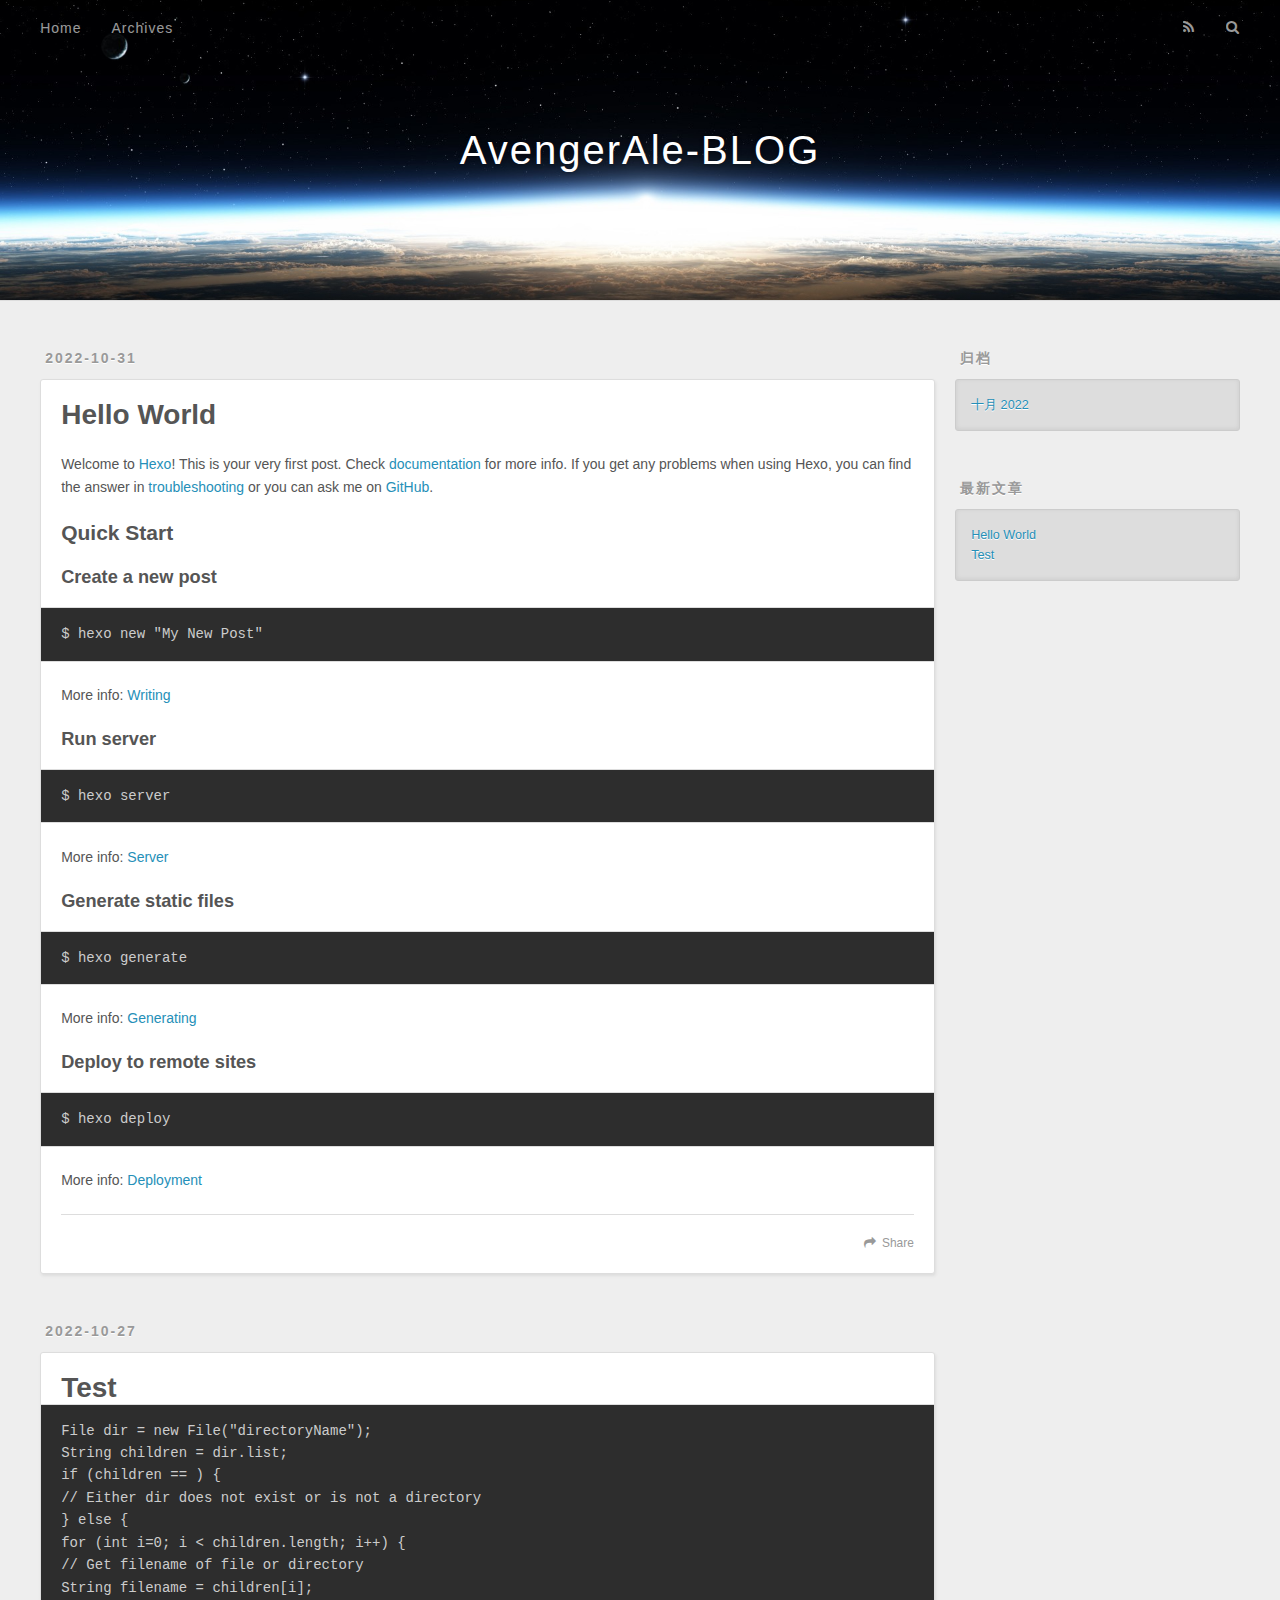
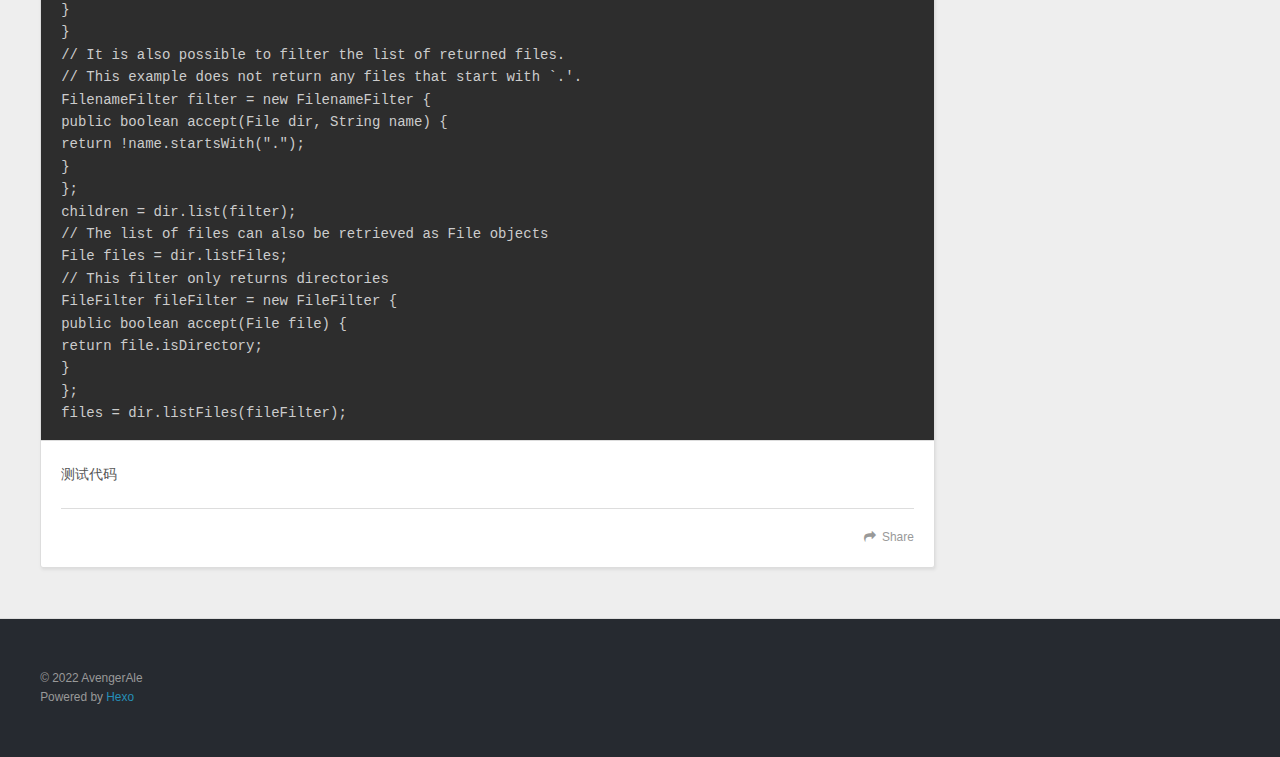
==== index.html @ 77e61f8d "Site updated: 2022-10-31 16:16:35" ====
<!DOCTYPE html>
<html>
<head>
  <meta charset="utf-8">
  

  
  <title>AvengerAle-BLOG</title>
  <meta name="viewport" content="width=device-width, initial-scale=1, maximum-scale=1">
  <meta property="og:type" content="website">
<meta property="og:title" content="AvengerAle-BLOG">
<meta property="og:url" content="https://avenger-ale.github.io/index.html">
<meta property="og:site_name" content="AvengerAle-BLOG">
<meta property="og:locale" content="zh_CN">
<meta property="article:author" content="AvengerAle">
<meta name="twitter:card" content="summary">
  
    <link rel="alternate" href="/atom.xml" title="AvengerAle-BLOG" type="application/atom+xml">
  
  
    <link rel="icon" href="/favicon.png">
  
  
  
<link rel="stylesheet" href="/css/style.css">

<meta name="generator" content="Hexo 5.4.2"></head>

<body>
  <div id="container">
    <div id="wrap">
      <header id="header">
  <div id="banner"></div>
  <div id="header-outer" class="outer">
    <div id="header-title" class="inner">
      <h1 id="logo-wrap">
        <a href="/" id="logo">AvengerAle-BLOG</a>
      </h1>
      
    </div>
    <div id="header-inner" class="inner">
      <nav id="main-nav">
        <a id="main-nav-toggle" class="nav-icon"></a>
        
          <a class="main-nav-link" href="/">Home</a>
        
          <a class="main-nav-link" href="/archives">Archives</a>
        
      </nav>
      <nav id="sub-nav">
        
          <a id="nav-rss-link" class="nav-icon" href="/atom.xml" title="RSS Feed"></a>
        
        <a id="nav-search-btn" class="nav-icon" title="搜索"></a>
      </nav>
      <div id="search-form-wrap">
        <form action="//google.com/search" method="get" accept-charset="UTF-8" class="search-form"><input type="search" name="q" class="search-form-input" placeholder="Search"><button type="submit" class="search-form-submit">&#xF002;</button><input type="hidden" name="sitesearch" value="https://avenger-ale.github.io"></form>
      </div>
    </div>
  </div>
</header>
      <div class="outer">
        <section id="main">
  
    <article id="post-hello-world" class="article article-type-post" itemscope itemprop="blogPost">
  <div class="article-meta">
    <a href="/2022/10/31/hello-world/" class="article-date">
  <time datetime="2022-10-31T07:48:20.944Z" itemprop="datePublished">2022-10-31</time>
</a>
    
  </div>
  <div class="article-inner">
    
    
      <header class="article-header">
        
  
    <h1 itemprop="name">
      <a class="article-title" href="/2022/10/31/hello-world/">Hello World</a>
    </h1>
  

      </header>
    
    <div class="article-entry" itemprop="articleBody">
      
        <p>Welcome to <a target="_blank" rel="noopener" href="https://hexo.io/">Hexo</a>! This is your very first post. Check <a target="_blank" rel="noopener" href="https://hexo.io/docs/">documentation</a> for more info. If you get any problems when using Hexo, you can find the answer in <a target="_blank" rel="noopener" href="https://hexo.io/docs/troubleshooting.html">troubleshooting</a> or you can ask me on <a target="_blank" rel="noopener" href="https://github.com/hexojs/hexo/issues">GitHub</a>.</p>
<h2 id="Quick-Start"><a href="#Quick-Start" class="headerlink" title="Quick Start"></a>Quick Start</h2><h3 id="Create-a-new-post"><a href="#Create-a-new-post" class="headerlink" title="Create a new post"></a>Create a new post</h3><pre><code class="bash">$ hexo new &quot;My New Post&quot;
</code></pre>
<p>More info: <a target="_blank" rel="noopener" href="https://hexo.io/docs/writing.html">Writing</a></p>
<h3 id="Run-server"><a href="#Run-server" class="headerlink" title="Run server"></a>Run server</h3><pre><code class="bash">$ hexo server
</code></pre>
<p>More info: <a target="_blank" rel="noopener" href="https://hexo.io/docs/server.html">Server</a></p>
<h3 id="Generate-static-files"><a href="#Generate-static-files" class="headerlink" title="Generate static files"></a>Generate static files</h3><pre><code class="bash">$ hexo generate
</code></pre>
<p>More info: <a target="_blank" rel="noopener" href="https://hexo.io/docs/generating.html">Generating</a></p>
<h3 id="Deploy-to-remote-sites"><a href="#Deploy-to-remote-sites" class="headerlink" title="Deploy to remote sites"></a>Deploy to remote sites</h3><pre><code class="bash">$ hexo deploy
</code></pre>
<p>More info: <a target="_blank" rel="noopener" href="https://hexo.io/docs/one-command-deployment.html">Deployment</a></p>

      
    </div>
    <footer class="article-footer">
      <a data-url="https://avenger-ale.github.io/2022/10/31/hello-world/" data-id="cl9wi3a4g0001dvw27loffma6" class="article-share-link">Share</a>
      
      
    </footer>
  </div>
  
</article>


  
    <article id="post-test1" class="article article-type-post" itemscope itemprop="blogPost">
  <div class="article-meta">
    <a href="/2022/10/27/test1/" class="article-date">
  <time datetime="2022-10-27T02:20:35.000Z" itemprop="datePublished">2022-10-27</time>
</a>
    
  </div>
  <div class="article-inner">
    
    
      <header class="article-header">
        
  
    <h1 itemprop="name">
      <a class="article-title" href="/2022/10/27/test1/">Test</a>
    </h1>
  

      </header>
    
    <div class="article-entry" itemprop="articleBody">
      
        <pre><code class="bash">File dir = new File(&quot;directoryName&quot;);
String children = dir.list;
if (children == ) &#123;
// Either dir does not exist or is not a directory
&#125; else &#123;
for (int i=0; i &lt; children.length; i++) &#123;
// Get filename of file or directory
String filename = children[i];
&#125;
&#125;
// It is also possible to filter the list of returned files.
// This example does not return any files that start with `.&#39;.
FilenameFilter filter = new FilenameFilter &#123;
public boolean accept(File dir, String name) &#123;
return !name.startsWith(&quot;.&quot;);
&#125;
&#125;;
children = dir.list(filter);
// The list of files can also be retrieved as File objects
File files = dir.listFiles;
// This filter only returns directories
FileFilter fileFilter = new FileFilter &#123;
public boolean accept(File file) &#123;
return file.isDirectory;
&#125;
&#125;;
files = dir.listFiles(fileFilter);
</code></pre>
<p>测试代码</p>

      
    </div>
    <footer class="article-footer">
      <a data-url="https://avenger-ale.github.io/2022/10/27/test1/" data-id="cl9wi3a4l0003dvw28e2vatnh" class="article-share-link">Share</a>
      
      
    </footer>
  </div>
  
</article>


  


</section>
        
          <aside id="sidebar">
  
    

  
    

  
    
  
    
  <div class="widget-wrap">
    <h3 class="widget-title">归档</h3>
    <div class="widget">
      <ul class="archive-list"><li class="archive-list-item"><a class="archive-list-link" href="/archives/2022/10/">十月 2022</a></li></ul>
    </div>
  </div>


  
    
  <div class="widget-wrap">
    <h3 class="widget-title">最新文章</h3>
    <div class="widget">
      <ul>
        
          <li>
            <a href="/2022/10/31/hello-world/">Hello World</a>
          </li>
        
          <li>
            <a href="/2022/10/27/test1/">Test</a>
          </li>
        
      </ul>
    </div>
  </div>

  
</aside>
        
      </div>
      <footer id="footer">
  
  <div class="outer">
    <div id="footer-info" class="inner">
      &copy; 2022 AvengerAle<br>
      Powered by <a href="http://hexo.io/" target="_blank">Hexo</a>
    </div>
  </div>
</footer>
    </div>
    <nav id="mobile-nav">
  
    <a href="/" class="mobile-nav-link">Home</a>
  
    <a href="/archives" class="mobile-nav-link">Archives</a>
  
</nav>
    

<script src="//ajax.googleapis.com/ajax/libs/jquery/2.0.3/jquery.min.js"></script>


  
<link rel="stylesheet" href="/fancybox/jquery.fancybox.css">

  
<script src="/fancybox/jquery.fancybox.pack.js"></script>




<script src="/js/script.js"></script>




  </div>
</body>
</html>
---- css/style.css ----
body {
  width: 100%;
}
body:before,
body:after {
  content: "";
  display: table;
}
body:after {
  clear: both;
}
html,
body,
div,
span,
applet,
object,
iframe,
h1,
h2,
h3,
h4,
h5,
h6,
p,
blockquote,
pre,
a,
abbr,
acronym,
address,
big,
cite,
code,
del,
dfn,
em,
img,
ins,
kbd,
q,
s,
samp,
small,
strike,
strong,
sub,
sup,
tt,
var,
dl,
dt,
dd,
ol,
ul,
li,
fieldset,
form,
label,
legend,
table,
caption,
tbody,
tfoot,
thead,
tr,
th,
td {
  margin: 0;
  padding: 0;
  border: 0;
  outline: 0;
  font-weight: inherit;
  font-style: inherit;
  font-family: inherit;
  font-size: 100%;
  vertical-align: baseline;
}
body {
  line-height: 1;
  color: #000;
  background: #fff;
}
ol,
ul {
  list-style: none;
}
table {
  border-collapse: separate;
  border-spacing: 0;
  vertical-align: middle;
}
caption,
th,
td {
  text-align: left;
  font-weight: normal;
  vertical-align: middle;
}
a img {
  border: none;
}
input,
button {
  margin: 0;
  padding: 0;
}
input::-moz-focus-inner,
button::-moz-focus-inner {
  border: 0;
  padding: 0;
}
@font-face {
  font-family: FontAwesome;
  font-style: normal;
  font-weight: normal;
  src: url("fonts/fontawesome-webfont.eot?v=#4.0.3");
  src: url("fonts/fontawesome-webfont.eot?#iefix&v=#4.0.3") format("embedded-opentype"), url("fonts/fontawesome-webfont.woff?v=#4.0.3") format("woff"), url("fonts/fontawesome-webfont.ttf?v=#4.0.3") format("truetype"), url("fonts/fontawesome-webfont.svg#fontawesomeregular?v=#4.0.3") format("svg");
}
html,
body,
#container {
  height: 100%;
}
body {
  background: #eee;
  font: 14px -apple-system, BlinkMacSystemFont, "Segoe UI", "Roboto", "Oxygen", "Ubuntu", "Cantarell", "Fira Sans", "Droid Sans", "Helvetica Neue", sans-serif;
  -webkit-text-size-adjust: 100%;
}
.outer {
  max-width: 1220px;
  margin: 0 auto;
  padding: 0 20px;
}
.outer:before,
.outer:after {
  content: "";
  display: table;
}
.outer:after {
  clear: both;
}
.inner {
  display: inline;
  float: left;
  width: 98.33333333333333%;
  margin: 0 0.833333333333333%;
}
.left,
.alignleft {
  float: left;
}
.right,
.alignright {
  float: right;
}
.clear {
  clear: both;
}
#container {
  position: relative;
}
.mobile-nav-on {
  overflow: hidden;
}
#wrap {
  height: 100%;
  width: 100%;
  position: absolute;
  top: 0;
  left: 0;
  -webkit-transition: 0.2s ease-out;
  -moz-transition: 0.2s ease-out;
  -ms-transition: 0.2s ease-out;
  transition: 0.2s ease-out;
  z-index: 1;
  background: #eee;
}
.mobile-nav-on #wrap {
  left: 280px;
}
@media screen and (min-width: 768px) {
  #main {
    display: inline;
    float: left;
    width: 73.33333333333333%;
    margin: 0 0.833333333333333%;
  }
}
.article-date,
.article-category-link,
.archive-year,
.widget-title {
  text-decoration: none;
  text-transform: uppercase;
  letter-spacing: 2px;
  color: #999;
  margin-bottom: 1em;
  margin-left: 5px;
  line-height: 1em;
  text-shadow: 0 1px #fff;
  font-weight: bold;
}
.article-inner,
.archive-article-inner {
  background: #fff;
  -webkit-box-shadow: 1px 2px 3px #ddd;
  box-shadow: 1px 2px 3px #ddd;
  border: 1px solid #ddd;
  border-radius: 3px;
}
.article-entry h1,
.widget h1 {
  font-size: 2em;
}
.article-entry h2,
.widget h2 {
  font-size: 1.5em;
}
.article-entry h3,
.widget h3 {
  font-size: 1.3em;
}
.article-entry h4,
.widget h4 {
  font-size: 1.2em;
}
.article-entry h5,
.widget h5 {
  font-size: 1em;
}
.article-entry h6,
.widget h6 {
  font-size: 1em;
  color: #999;
}
.article-entry hr,
.widget hr {
  border: 1px dashed #ddd;
}
.article-entry strong,
.widget strong {
  font-weight: bold;
}
.article-entry em,
.widget em,
.article-entry cite,
.widget cite {
  font-style: italic;
}
.article-entry sup,
.widget sup,
.article-entry sub,
.widget sub {
  font-size: 0.75em;
  line-height: 0;
  position: relative;
  vertical-align: baseline;
}
.article-entry sup,
.widget sup {
  top: -0.5em;
}
.article-entry sub,
.widget sub {
  bottom: -0.2em;
}
.article-entry small,
.widget small {
  font-size: 0.85em;
}
.article-entry acronym,
.widget acronym,
.article-entry abbr,
.widget abbr {
  border-bottom: 1px dotted;
}
.article-entry ul,
.widget ul,
.article-entry ol,
.widget ol,
.article-entry dl,
.widget dl {
  margin: 0 20px;
  line-height: 1.6em;
}
.article-entry ul ul,
.widget ul ul,
.article-entry ol ul,
.widget ol ul,
.article-entry ul ol,
.widget ul ol,
.article-entry ol ol,
.widget ol ol {
  margin-top: 0;
  margin-bottom: 0;
}
.article-entry ul,
.widget ul {
  list-style: disc;
}
.article-entry ol,
.widget ol {
  list-style: decimal;
}
.article-entry dt,
.widget dt {
  font-weight: bold;
}
#header {
  height: 300px;
  position: relative;
  border-bottom: 1px solid #ddd;
}
#header:before,
#header:after {
  content: "";
  position: absolute;
  left: 0;
  right: 0;
  height: 40px;
}
#header:before {
  top: 0;
  background: -webkit-linear-gradient(rgba(0,0,0,0.2), transparent);
  background: -moz-linear-gradient(rgba(0,0,0,0.2), transparent);
  background: -ms-linear-gradient(rgba(0,0,0,0.2), transparent);
  background: linear-gradient(rgba(0,0,0,0.2), transparent);
}
#header:after {
  bottom: 0;
  background: -webkit-linear-gradient(transparent, rgba(0,0,0,0.2));
  background: -moz-linear-gradient(transparent, rgba(0,0,0,0.2));
  background: -ms-linear-gradient(transparent, rgba(0,0,0,0.2));
  background: linear-gradient(transparent, rgba(0,0,0,0.2));
}
#header-outer {
  height: 100%;
  position: relative;
}
#header-inner {
  position: relative;
  overflow: hidden;
}
#banner {
  position: absolute;
  top: 0;
  left: 0;
  width: 100%;
  height: 100%;
  background: url("images/banner.jpg") center #000;
  background-size: cover;
  z-index: -1;
}
#header-title {
  text-align: center;
  height: 40px;
  position: absolute;
  top: 50%;
  left: 0;
  margin-top: -20px;
}
#logo,
#subtitle {
  text-decoration: none;
  color: #fff;
  font-weight: 300;
  text-shadow: 0 1px 4px rgba(0,0,0,0.3);
}
#logo {
  font-size: 40px;
  line-height: 40px;
  letter-spacing: 2px;
}
#subtitle {
  font-size: 16px;
  line-height: 16px;
  letter-spacing: 1px;
}
#subtitle-wrap {
  margin-top: 16px;
}
#main-nav {
  float: left;
  margin-left: -15px;
}
.nav-icon,
.main-nav-link {
  float: left;
  color: #fff;
  opacity: 0.6;
  text-decoration: none;
  text-shadow: 0 1px rgba(0,0,0,0.2);
  -webkit-transition: opacity 0.2s;
  -moz-transition: opacity 0.2s;
  -ms-transition: opacity 0.2s;
  transition: opacity 0.2s;
  display: block;
  padding: 20px 15px;
}
.nav-icon:hover,
.main-nav-link:hover {
  opacity: 1;
}
.nav-icon {
  font-family: FontAwesome;
  text-align: center;
  font-size: 14px;
  width: 14px;
  height: 14px;
  padding: 20px 15px;
  position: relative;
  cursor: pointer;
}
.main-nav-link {
  font-weight: 300;
  letter-spacing: 1px;
}
@media screen and (max-width: 479px) {
  .main-nav-link {
    display: none;
  }
}
#main-nav-toggle {
  display: none;
}
#main-nav-toggle:before {
  content: "\f0c9";
}
@media screen and (max-width: 479px) {
  #main-nav-toggle {
    display: block;
  }
}
#sub-nav {
  float: right;
  margin-right: -15px;
}
#nav-rss-link:before {
  content: "\f09e";
}
#nav-search-btn:before {
  content: "\f002";
}
#search-form-wrap {
  position: absolute;
  top: 15px;
  width: 150px;
  height: 30px;
  right: -150px;
  opacity: 0;
  -webkit-transition: 0.2s ease-out;
  -moz-transition: 0.2s ease-out;
  -ms-transition: 0.2s ease-out;
  transition: 0.2s ease-out;
}
#search-form-wrap.on {
  opacity: 1;
  right: 0;
}
@media screen and (max-width: 479px) {
  #search-form-wrap {
    width: 100%;
    right: -100%;
  }
}
.search-form {
  position: absolute;
  top: 0;
  left: 0;
  right: 0;
  background: #fff;
  padding: 5px 15px;
  border-radius: 15px;
  -webkit-box-shadow: 0 0 10px rgba(0,0,0,0.3);
  box-shadow: 0 0 10px rgba(0,0,0,0.3);
}
.search-form-input {
  border: none;
  background: none;
  color: #555;
  width: 100%;
  font: 13px -apple-system, BlinkMacSystemFont, "Segoe UI", "Roboto", "Oxygen", "Ubuntu", "Cantarell", "Fira Sans", "Droid Sans", "Helvetica Neue", sans-serif;
  outline: none;
}
.search-form-input::-webkit-search-results-decoration,
.search-form-input::-webkit-search-cancel-button {
  -webkit-appearance: none;
}
.search-form-submit {
  position: absolute;
  top: 50%;
  right: 10px;
  margin-top: -7px;
  font: 13px FontAwesome;
  border: none;
  background: none;
  color: #bbb;
  cursor: pointer;
}
.search-form-submit:hover,
.search-form-submit:focus {
  color: #777;
}
.article {
  margin: 50px 0;
}
.article-inner {
  overflow: hidden;
}
.article-meta:before,
.article-meta:after {
  content: "";
  display: table;
}
.article-meta:after {
  clear: both;
}
.article-date {
  float: left;
}
.article-category {
  float: left;
  line-height: 1em;
  color: #ccc;
  text-shadow: 0 1px #fff;
  margin-left: 8px;
}
.article-category:before {
  content: "\2022";
}
.article-category-link {
  margin: 0 12px 1em;
}
.article-header {
  padding: 20px 20px 0;
}
.article-title {
  text-decoration: none;
  font-size: 2em;
  font-weight: bold;
  color: #555;
  line-height: 1.1em;
  -webkit-transition: color 0.2s;
  -moz-transition: color 0.2s;
  -ms-transition: color 0.2s;
  transition: color 0.2s;
}
a.article-title:hover {
  color: #258fb8;
}
.article-entry {
  color: #555;
  padding: 0 20px;
}
.article-entry:before,
.article-entry:after {
  content: "";
  display: table;
}
.article-entry:after {
  clear: both;
}
.article-entry p,
.article-entry table {
  line-height: 1.6em;
  margin: 1.6em 0;
}
.article-entry h1,
.article-entry h2,
.article-entry h3,
.article-entry h4,
.article-entry h5,
.article-entry h6 {
  font-weight: bold;
}
.article-entry h1,
.article-entry h2,
.article-entry h3,
.article-entry h4,
.article-entry h5,
.article-entry h6 {
  line-height: 1.1em;
  margin: 1.1em 0;
}
.article-entry a {
  color: #258fb8;
  text-decoration: none;
}
.article-entry a:hover {
  text-decoration: underline;
}
.article-entry ul,
.article-entry ol,
.article-entry dl {
  margin-top: 1.6em;
  margin-bottom: 1.6em;
}
.article-entry img,
.article-entry video {
  max-width: 100%;
  height: auto;
  display: block;
  margin: auto;
}
.article-entry iframe {
  border: none;
}
.article-entry table {
  width: 100%;
  border-collapse: collapse;
  border-spacing: 0;
}
.article-entry th {
  font-weight: bold;
  border-bottom: 3px solid #ddd;
  padding-bottom: 0.5em;
}
.article-entry td {
  border-bottom: 1px solid #ddd;
  padding: 10px 0;
}
.article-entry blockquote {
  font-family: Georgia, "Times New Roman", serif;
  font-size: 1.4em;
  margin: 1.6em 20px;
  text-align: center;
}
.article-entry blockquote footer {
  font-size: 14px;
  margin: 1.6em 0;
  font-family: -apple-system, BlinkMacSystemFont, "Segoe UI", "Roboto", "Oxygen", "Ubuntu", "Cantarell", "Fira Sans", "Droid Sans", "Helvetica Neue", sans-serif;
}
.article-entry blockquote footer cite:before {
  content: "—";
  padding: 0 0.5em;
}
.article-entry .pullquote {
  text-align: left;
  width: 45%;
  margin: 0;
}
.article-entry .pullquote.left {
  margin-left: 0.5em;
  margin-right: 1em;
}
.article-entry .pullquote.right {
  margin-right: 0.5em;
  margin-left: 1em;
}
.article-entry .caption {
  color: #999;
  display: block;
  font-size: 0.9em;
  margin-top: 0.5em;
  position: relative;
  text-align: center;
}
.article-entry .video-container {
  position: relative;
  padding-top: 56.25%;
  height: 0;
  overflow: hidden;
}
.article-entry .video-container iframe,
.article-entry .video-container object,
.article-entry .video-container embed {
  position: absolute;
  top: 0;
  left: 0;
  width: 100%;
  height: 100%;
  margin-top: 0;
}
.article-more-link a {
  display: inline-block;
  line-height: 1em;
  padding: 6px 15px;
  border-radius: 15px;
  background: #eee;
  color: #999;
  text-shadow: 0 1px #fff;
  text-decoration: none;
}
.article-more-link a:hover {
  background: #258fb8;
  color: #fff;
  text-decoration: none;
  text-shadow: 0 1px #1e7293;
}
.article-footer {
  font-size: 0.85em;
  line-height: 1.6em;
  border-top: 1px solid #ddd;
  padding-top: 1.6em;
  margin: 0 20px 20px;
}
.article-footer:before,
.article-footer:after {
  content: "";
  display: table;
}
.article-footer:after {
  clear: both;
}
.article-footer a {
  color: #999;
  text-decoration: none;
}
.article-footer a:hover {
  color: #555;
}
.article-tag-list-item {
  float: left;
  margin-right: 10px;
}
.article-tag-list-link:before {
  content: "#";
}
.article-comment-link {
  float: right;
}
.article-comment-link:before {
  content: "\f075";
  font-family: FontAwesome;
  padding-right: 8px;
}
.article-share-link {
  cursor: pointer;
  float: right;
  margin-left: 20px;
}
.article-share-link:before {
  content: "\f064";
  font-family: FontAwesome;
  padding-right: 6px;
}
#article-nav {
  position: relative;
}
#article-nav:before,
#article-nav:after {
  content: "";
  display: table;
}
#article-nav:after {
  clear: both;
}
@media screen and (min-width: 768px) {
  #article-nav {
    margin: 50px 0;
  }
  #article-nav:before {
    width: 8px;
    height: 8px;
    position: absolute;
    top: 50%;
    left: 50%;
    margin-top: -4px;
    margin-left: -4px;
    content: "";
    border-radius: 50%;
    background: #ddd;
    -webkit-box-shadow: 0 1px 2px #fff;
    box-shadow: 0 1px 2px #fff;
  }
}
.article-nav-link-wrap {
  text-decoration: none;
  text-shadow: 0 1px #fff;
  color: #999;
  -webkit-box-sizing: border-box;
  -moz-box-sizing: border-box;
  box-sizing: border-box;
  margin-top: 50px;
  text-align: center;
  display: block;
}
.article-nav-link-wrap:hover {
  color: #555;
}
@media screen and (min-width: 768px) {
  .article-nav-link-wrap {
    width: 50%;
    margin-top: 0;
  }
}
@media screen and (min-width: 768px) {
  #article-nav-newer {
    float: left;
    text-align: right;
    padding-right: 20px;
  }
}
@media screen and (min-width: 768px) {
  #article-nav-older {
    float: right;
    text-align: left;
    padding-left: 20px;
  }
}
.article-nav-caption {
  text-transform: uppercase;
  letter-spacing: 2px;
  color: #ddd;
  line-height: 1em;
  font-weight: bold;
}
#article-nav-newer .article-nav-caption {
  margin-right: -2px;
}
.article-nav-title {
  font-size: 0.85em;
  line-height: 1.6em;
  margin-top: 0.5em;
}
.article-share-box {
  position: absolute;
  display: none;
  background: #fff;
  -webkit-box-shadow: 1px 2px 10px rgba(0,0,0,0.2);
  box-shadow: 1px 2px 10px rgba(0,0,0,0.2);
  border-radius: 3px;
  margin-left: -145px;
  overflow: hidden;
  z-index: 1;
}
.article-share-box.on {
  display: block;
}
.article-share-input {
  width: 100%;
  background: none;
  -webkit-box-sizing: border-box;
  -moz-box-sizing: border-box;
  box-sizing: border-box;
  font: 14px -apple-system, BlinkMacSystemFont, "Segoe UI", "Roboto", "Oxygen", "Ubuntu", "Cantarell", "Fira Sans", "Droid Sans", "Helvetica Neue", sans-serif;
  padding: 0 15px;
  color: #555;
  outline: none;
  border: 1px solid #ddd;
  border-radius: 3px 3px 0 0;
  height: 36px;
  line-height: 36px;
}
.article-share-links {
  background: #eee;
}
.article-share-links:before,
.article-share-links:after {
  content: "";
  display: table;
}
.article-share-links:after {
  clear: both;
}
.article-share-twitter,
.article-share-facebook,
.article-share-pinterest,
.article-share-google {
  width: 50px;
  height: 36px;
  display: block;
  float: left;
  position: relative;
  color: #999;
  text-shadow: 0 1px #fff;
}
.article-share-twitter:before,
.article-share-facebook:before,
.article-share-pinterest:before,
.article-share-google:before {
  font-size: 20px;
  font-family: FontAwesome;
  width: 20px;
  height: 20px;
  position: absolute;
  top: 50%;
  left: 50%;
  margin-top: -10px;
  margin-left: -10px;
  text-align: center;
}
.article-share-twitter:hover,
.article-share-facebook:hover,
.article-share-pinterest:hover,
.article-share-google:hover {
  color: #fff;
}
.article-share-twitter:before {
  content: "\f099";
}
.article-share-twitter:hover {
  background: #00aced;
  text-shadow: 0 1px #008abe;
}
.article-share-facebook:before {
  content: "\f09a";
}
.article-share-facebook:hover {
  background: #3b5998;
  text-shadow: 0 1px #2f477a;
}
.article-share-pinterest:before {
  content: "\f0d2";
}
.article-share-pinterest:hover {
  background: #cb2027;
  text-shadow: 0 1px #a21a1f;
}
.article-share-google:before {
  content: "\f0d5";
}
.article-share-google:hover {
  background: #dd4b39;
  text-shadow: 0 1px #be3221;
}
.article-gallery {
  background: #000;
  position: relative;
}
.article-gallery-photos {
  position: relative;
  overflow: hidden;
}
.article-gallery-img {
  display: none;
  max-width: 100%;
}
.article-gallery-img:first-child {
  display: block;
}
.article-gallery-img.loaded {
  position: absolute;
  display: block;
}
.article-gallery-img img {
  display: block;
  max-width: 100%;
  margin: 0 auto;
}
#comments {
  background: #fff;
  -webkit-box-shadow: 1px 2px 3px #ddd;
  box-shadow: 1px 2px 3px #ddd;
  padding: 20px;
  border: 1px solid #ddd;
  border-radius: 3px;
  margin: 50px 0;
}
#comments a {
  color: #258fb8;
}
.archives-wrap {
  margin: 50px 0;
}
.archives:before,
.archives:after {
  content: "";
  display: table;
}
.archives:after {
  clear: both;
}
.archive-year-wrap {
  margin-bottom: 1em;
}
.archives {
  -webkit-column-gap: 10px;
  -moz-column-gap: 10px;
  column-gap: 10px;
}
@media screen and (min-width: 480px) and (max-width: 767px) {
  .archives {
    -webkit-column-count: 2;
    -moz-column-count: 2;
    column-count: 2;
  }
}
@media screen and (min-width: 768px) {
  .archives {
    -webkit-column-count: 3;
    -moz-column-count: 3;
    column-count: 3;
  }
}
.archive-article {
  -webkit-column-break-inside: avoid;
  page-break-inside: avoid;
  overflow: hidden;
  break-inside: avoid-column;
}
.archive-article-inner {
  padding: 10px;
  margin-bottom: 15px;
}
.archive-article-title {
  text-decoration: none;
  font-weight: bold;
  color: #555;
  -webkit-transition: color 0.2s;
  -moz-transition: color 0.2s;
  -ms-transition: color 0.2s;
  transition: color 0.2s;
  line-height: 1.6em;
}
.archive-article-title:hover {
  color: #258fb8;
}
.archive-article-footer {
  margin-top: 1em;
}
.archive-article-date {
  color: #999;
  text-decoration: none;
  font-size: 0.85em;
  line-height: 1em;
  margin-bottom: 0.5em;
  display: block;
}
#page-nav {
  margin: 50px auto;
  background: #fff;
  -webkit-box-shadow: 1px 2px 3px #ddd;
  box-shadow: 1px 2px 3px #ddd;
  border: 1px solid #ddd;
  border-radius: 3px;
  text-align: center;
  color: #999;
  overflow: hidden;
}
#page-nav:before,
#page-nav:after {
  content: "";
  display: table;
}
#page-nav:after {
  clear: both;
}
#page-nav a,
#page-nav span {
  padding: 10px 20px;
  line-height: 1;
  height: 2ex;
}
#page-nav a {
  color: #999;
  text-decoration: none;
}
#page-nav a:hover {
  background: #999;
  color: #fff;
}
#page-nav .prev {
  float: left;
}
#page-nav .next {
  float: right;
}
#page-nav .page-number {
  display: inline-block;
}
@media screen and (max-width: 479px) {
  #page-nav .page-number {
    display: none;
  }
}
#page-nav .current {
  color: #555;
  font-weight: bold;
}
#page-nav .space {
  color: #ddd;
}
#footer {
  background: #262a30;
  padding: 50px 0;
  border-top: 1px solid #ddd;
  color: #999;
}
#footer a {
  color: #258fb8;
  text-decoration: none;
}
#footer a:hover {
  text-decoration: underline;
}
#footer-info {
  line-height: 1.6em;
  font-size: 0.85em;
}
.article-entry pre,
.article-entry .highlight {
  background: #2d2d2d;
  margin: 0 -20px;
  padding: 15px 20px;
  border-style: solid;
  border-color: #ddd;
  border-width: 1px 0;
  overflow: auto;
  color: #ccc;
  line-height: 22.400000000000002px;
}
.article-entry .highlight .gutter pre,
.article-entry .gist .gist-file .gist-data .line-numbers {
  color: #666;
  font-size: 0.85em;
}
.article-entry pre,
.article-entry code {
  font-family: "Source Code Pro", Consolas, Monaco, Menlo, Consolas, monospace;
}
.article-entry code {
  background: #eee;
  text-shadow: 0 1px #fff;
  padding: 0 0.3em;
}
.article-entry pre code {
  background: none;
  text-shadow: none;
  padding: 0;
}
.article-entry .highlight pre {
  border: none;
  margin: 0;
  padding: 0;
}
.article-entry .highlight table {
  margin: 0;
  width: auto;
}
.article-entry .highlight td {
  border: none;
  padding: 0;
}
.article-entry .highlight figcaption {
  font-size: 0.85em;
  color: #999;
  line-height: 1em;
  margin-bottom: 1em;
}
.article-entry .highlight figcaption:before,
.article-entry .highlight figcaption:after {
  content: "";
  display: table;
}
.article-entry .highlight figcaption:after {
  clear: both;
}
.article-entry .highlight figcaption a {
  float: right;
}
.article-entry .highlight .gutter pre {
  text-align: right;
  padding-right: 20px;
}
.article-entry .highlight .line {
  height: 22.400000000000002px;
}
.article-entry .highlight .line.marked {
  background: #515151;
}
.article-entry .gist {
  margin: 0 -20px;
  border-style: solid;
  border-color: #ddd;
  border-width: 1px 0;
  background: #2d2d2d;
  padding: 15px 20px 15px 0;
}
.article-entry .gist .gist-file {
  border: none;
  font-family: "Source Code Pro", Consolas, Monaco, Menlo, Consolas, monospace;
  margin: 0;
}
.article-entry .gist .gist-file .gist-data {
  background: none;
  border: none;
}
.article-entry .gist .gist-file .gist-data .line-numbers {
  background: none;
  border: none;
  padding: 0 20px 0 0;
}
.article-entry .gist .gist-file .gist-data .line-data {
  padding: 0 !important;
}
.article-entry .gist .gist-file .highlight {
  margin: 0;
  padding: 0;
  border: none;
}
.article-entry .gist .gist-file .gist-meta {
  background: #2d2d2d;
  color: #999;
  font: 0.85em -apple-system, BlinkMacSystemFont, "Segoe UI", "Roboto", "Oxygen", "Ubuntu", "Cantarell", "Fira Sans", "Droid Sans", "Helvetica Neue", sans-serif;
  text-shadow: 0 0;
  padding: 0;
  margin-top: 1em;
  margin-left: 20px;
}
.article-entry .gist .gist-file .gist-meta a {
  color: #258fb8;
  font-weight: normal;
}
.article-entry .gist .gist-file .gist-meta a:hover {
  text-decoration: underline;
}
pre .comment,
pre .title {
  color: #999;
}
pre .variable,
pre .attribute,
pre .tag,
pre .regexp,
pre .ruby .constant,
pre .xml .tag .title,
pre .xml .pi,
pre .xml .doctype,
pre .html .doctype,
pre .css .id,
pre .css .class,
pre .css .pseudo {
  color: #f2777a;
}
pre .number,
pre .preprocessor,
pre .built_in,
pre .literal,
pre .params,
pre .constant {
  color: #f99157;
}
pre .class,
pre .ruby .class .title,
pre .css .rules .attribute {
  color: #9c9;
}
pre .string,
pre .value,
pre .inheritance,
pre .header,
pre .ruby .symbol,
pre .xml .cdata {
  color: #9c9;
}
pre .css .hexcolor {
  color: #6cc;
}
pre .function,
pre .python .decorator,
pre .python .title,
pre .ruby .function .title,
pre .ruby .title .keyword,
pre .perl .sub,
pre .javascript .title,
pre .coffeescript .title {
  color: #69c;
}
pre .keyword,
pre .javascript .function {
  color: #c9c;
}
@media screen and (max-width: 479px) {
  #mobile-nav {
    position: absolute;
    top: 0;
    left: 0;
    width: 280px;
    height: 100%;
    background: #191919;
    border-right: 1px solid #fff;
  }
}
@media screen and (max-width: 479px) {
  .mobile-nav-link {
    display: block;
    color: #999;
    text-decoration: none;
    padding: 15px 20px;
    font-weight: bold;
  }
  .mobile-nav-link:hover {
    color: #fff;
  }
}
@media screen and (min-width: 768px) {
  #sidebar {
    display: inline;
    float: left;
    width: 23.333333333333332%;
    margin: 0 0.833333333333333%;
  }
}
.widget-wrap {
  margin: 50px 0;
}
.widget {
  color: #777;
  text-shadow: 0 1px #fff;
  background: #ddd;
  -webkit-box-shadow: 0 -1px 4px #ccc inset;
  box-shadow: 0 -1px 4px #ccc inset;
  border: 1px solid #ccc;
  padding: 15px;
  border-radius: 3px;
}
.widget a {
  color: #258fb8;
  text-decoration: none;
}
.widget a:hover {
  text-decoration: underline;
}
.widget ul ul,
.widget ol ul,
.widget dl ul,
.widget ul ol,
.widget ol ol,
.widget dl ol,
.widget ul dl,
.widget ol dl,
.widget dl dl {
  margin-left: 15px;
  list-style: disc;
}
.widget {
  line-height: 1.6em;
  word-wrap: break-word;
  font-size: 0.9em;
}
.widget ul,
.widget ol {
  list-style: none;
  margin: 0;
}
.widget ul ul,
.widget ol ul,
.widget ul ol,
.widget ol ol {
  margin: 0 20px;
}
.widget ul ul,
.widget ol ul {
  list-style: disc;
}
.widget ul ol,
.widget ol ol {
  list-style: decimal;
}
.category-list-count,
.tag-list-count,
.archive-list-count {
  padding-left: 5px;
  color: #999;
  font-size: 0.85em;
}
.category-list-count:before,
.tag-list-count:before,
.archive-list-count:before {
  content: "(";
}
.category-list-count:after,
.tag-list-count:after,
.archive-list-count:after {
  content: ")";
}
.tagcloud a {
  margin-right: 5px;
  display: inline-block;
}
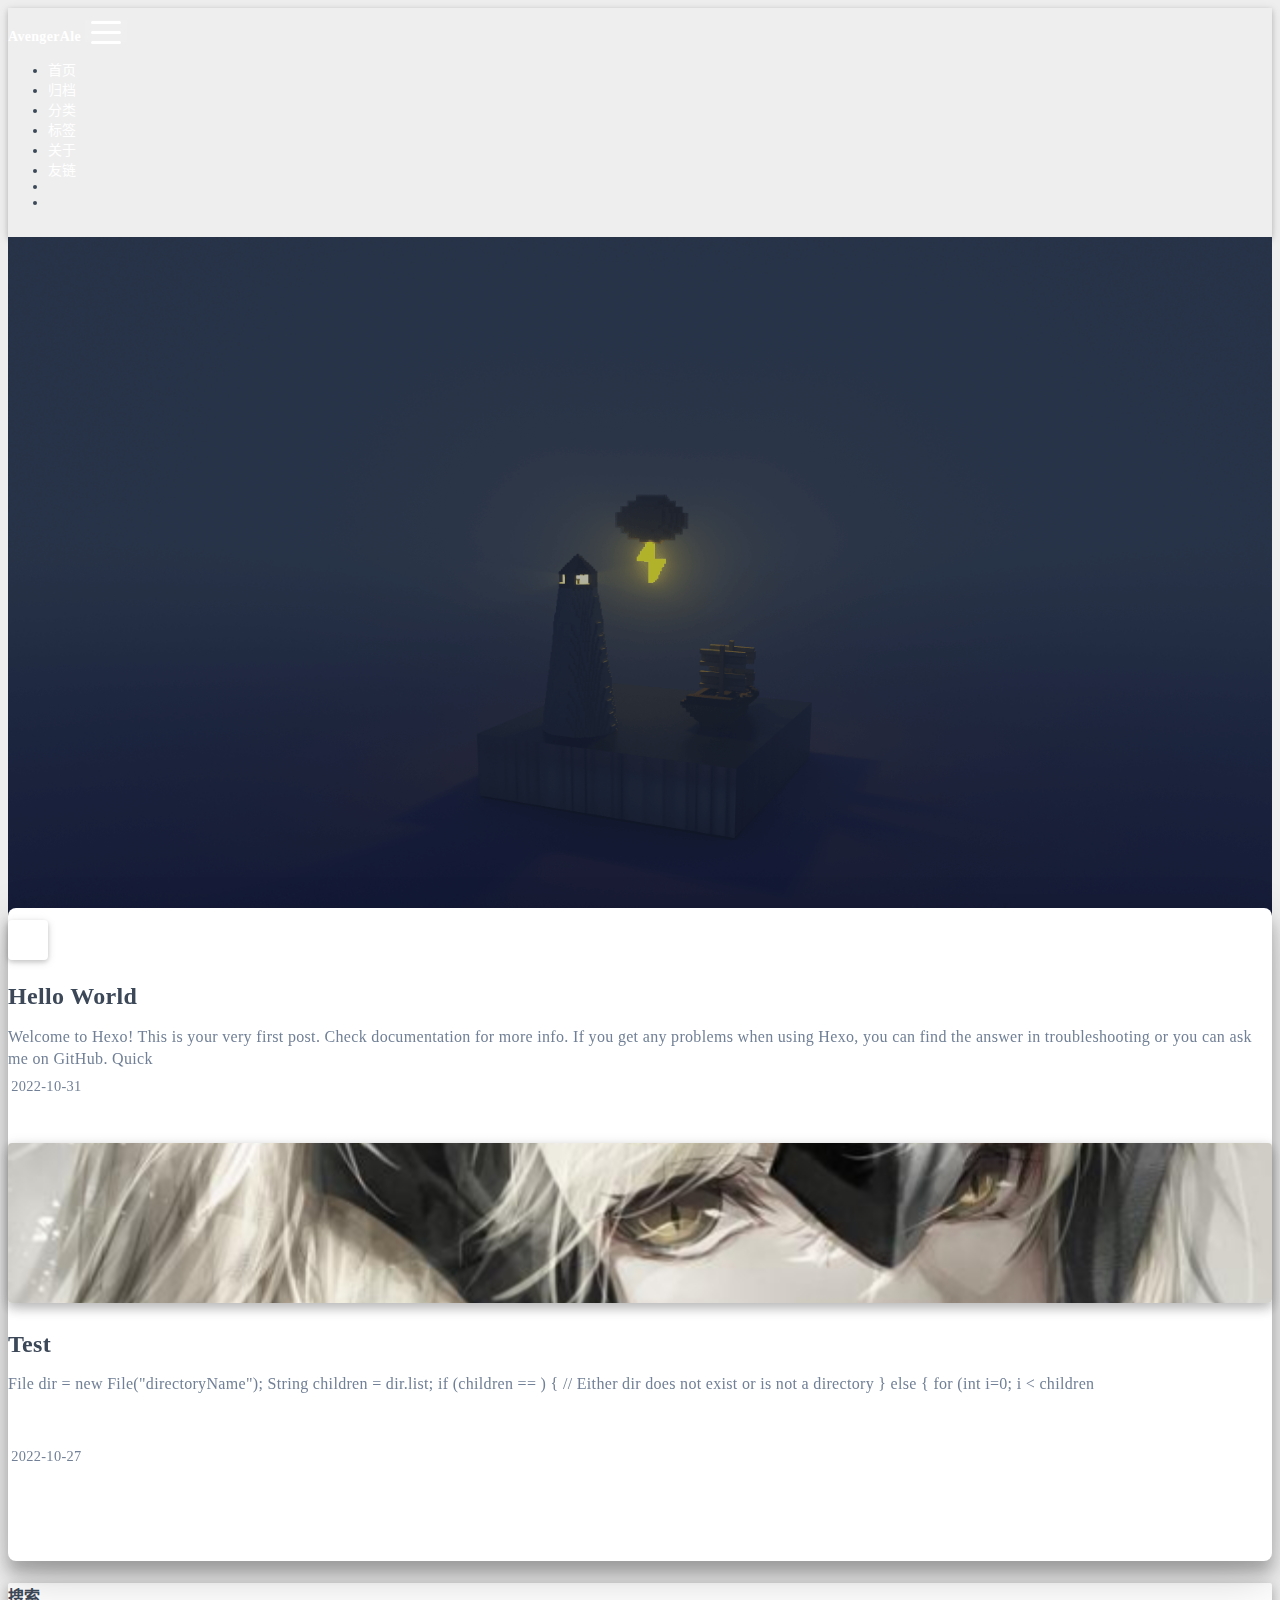
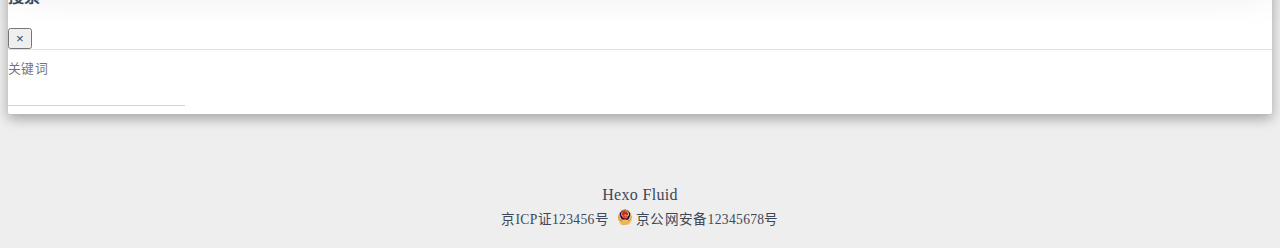
==== commit 10eff697: "Site updated: 2022-10-31 16:19:14" ====
--- a/index.html
+++ b/index.html
@@ -1,263 +1,447 @@
+
+
 <!DOCTYPE html>
-<html>
+<html lang="zh-CN" data-default-color-scheme=auto>
+
+
+
 <head>
-  <meta charset="utf-8">
-  
-
-  
-  <title>AvengerAle-BLOG</title>
-  <meta name="viewport" content="width=device-width, initial-scale=1, maximum-scale=1">
-  <meta property="og:type" content="website">
+  <meta charset="UTF-8">
+  <link rel="apple-touch-icon" sizes="76x76" href="/img/icon_black.ico">
+  <link rel="icon" href="/img/icon_black.ico">
+  <meta name="viewport" content="width=device-width, initial-scale=1.0, maximum-scale=5.0, shrink-to-fit=no">
+  <meta http-equiv="x-ua-compatible" content="ie=edge">
+  
+  <meta name="theme-color" content="#2f4154">
+  <meta name="author" content="AvengerAle">
+  <meta name="keywords" content="">
+  
+    <meta property="og:type" content="website">
 <meta property="og:title" content="AvengerAle-BLOG">
 <meta property="og:url" content="https://avenger-ale.github.io/index.html">
 <meta property="og:site_name" content="AvengerAle-BLOG">
 <meta property="og:locale" content="zh_CN">
 <meta property="article:author" content="AvengerAle">
-<meta name="twitter:card" content="summary">
-  
-    <link rel="alternate" href="/atom.xml" title="AvengerAle-BLOG" type="application/atom+xml">
-  
-  
-    <link rel="icon" href="/favicon.png">
-  
-  
-  
-<link rel="stylesheet" href="/css/style.css">
-
+<meta name="twitter:card" content="summary_large_image">
+  
+  
+  
+  <title>AvengerAle-BLOG</title>
+
+  <link  rel="stylesheet" href="https://lib.baomitu.com/twitter-bootstrap/4.6.1/css/bootstrap.min.css" />
+
+
+
+
+
+<!-- 主题依赖的图标库，不要自行修改 -->
+<!-- Do not modify the link that theme dependent icons -->
+
+<link rel="stylesheet" href="//at.alicdn.com/t/font_1749284_hj8rtnfg7um.css">
+
+
+
+<link rel="stylesheet" href="//at.alicdn.com/t/font_1736178_lbnruvf0jn.css">
+
+
+<link  rel="stylesheet" href="/css/main.css" />
+
+
+
+
+
+  <script id="fluid-configs">
+    var Fluid = window.Fluid || {};
+    Fluid.ctx = Object.assign({}, Fluid.ctx)
+    var CONFIG = {"hostname":"avenger-ale.github.io","root":"/","version":"1.9.3","typing":{"enable":true,"typeSpeed":70,"cursorChar":"_","loop":false,"scope":[]},"anchorjs":{"enable":true,"element":"h1,h2,h3,h4,h5,h6","placement":"left","visible":"hover","icon":""},"progressbar":{"enable":true,"height_px":3,"color":"#29d","options":{"showSpinner":false,"trickleSpeed":100}},"code_language":{"enable":true,"default":"TEXT"},"copy_btn":true,"image_caption":{"enable":true},"image_zoom":{"enable":true,"img_url_replace":["",""]},"toc":{"enable":true,"placement":"right","headingSelector":"h1,h2,h3,h4,h5,h6","collapseDepth":0},"lazyload":{"enable":true,"loading_img":"/img/loading.gif","onlypost":false,"offset_factor":2},"web_analytics":{"enable":false,"follow_dnt":true,"baidu":null,"google":null,"gtag":null,"tencent":{"sid":null,"cid":null},"woyaola":null,"cnzz":null,"leancloud":{"app_id":null,"app_key":null,"server_url":null,"path":"window.location.pathname","ignore_local":false}},"search_path":"/local-search.xml"};
+
+    if (CONFIG.web_analytics.follow_dnt) {
+      var dntVal = navigator.doNotTrack || window.doNotTrack || navigator.msDoNotTrack;
+      Fluid.ctx.dnt = dntVal && (dntVal.startsWith('1') || dntVal.startsWith('yes') || dntVal.startsWith('on'));
+    }
+  </script>
+  <script  src="/js/utils.js" ></script>
+  <script  src="/js/color-schema.js" ></script>
+  
+
+
+  
 <meta name="generator" content="Hexo 5.4.2"></head>
 
+
 <body>
-  <div id="container">
-    <div id="wrap">
-      <header id="header">
-  <div id="banner"></div>
-  <div id="header-outer" class="outer">
-    <div id="header-title" class="inner">
-      <h1 id="logo-wrap">
-        <a href="/" id="logo">AvengerAle-BLOG</a>
-      </h1>
-      
-    </div>
-    <div id="header-inner" class="inner">
-      <nav id="main-nav">
-        <a id="main-nav-toggle" class="nav-icon"></a>
-        
-          <a class="main-nav-link" href="/">Home</a>
-        
-          <a class="main-nav-link" href="/archives">Archives</a>
-        
-      </nav>
-      <nav id="sub-nav">
-        
-          <a id="nav-rss-link" class="nav-icon" href="/atom.xml" title="RSS Feed"></a>
-        
-        <a id="nav-search-btn" class="nav-icon" title="搜索"></a>
-      </nav>
-      <div id="search-form-wrap">
-        <form action="//google.com/search" method="get" accept-charset="UTF-8" class="search-form"><input type="search" name="q" class="search-form-input" placeholder="Search"><button type="submit" class="search-form-submit">&#xF002;</button><input type="hidden" name="sitesearch" value="https://avenger-ale.github.io"></form>
-      </div>
-    </div>
-  </div>
-</header>
-      <div class="outer">
-        <section id="main">
-  
-    <article id="post-hello-world" class="article article-type-post" itemscope itemprop="blogPost">
-  <div class="article-meta">
-    <a href="/2022/10/31/hello-world/" class="article-date">
-  <time datetime="2022-10-31T07:48:20.944Z" itemprop="datePublished">2022-10-31</time>
-</a>
-    
-  </div>
-  <div class="article-inner">
-    
-    
-      <header class="article-header">
-        
-  
-    <h1 itemprop="name">
-      <a class="article-title" href="/2022/10/31/hello-world/">Hello World</a>
-    </h1>
-  
-
-      </header>
-    
-    <div class="article-entry" itemprop="articleBody">
-      
-        <p>Welcome to <a target="_blank" rel="noopener" href="https://hexo.io/">Hexo</a>! This is your very first post. Check <a target="_blank" rel="noopener" href="https://hexo.io/docs/">documentation</a> for more info. If you get any problems when using Hexo, you can find the answer in <a target="_blank" rel="noopener" href="https://hexo.io/docs/troubleshooting.html">troubleshooting</a> or you can ask me on <a target="_blank" rel="noopener" href="https://github.com/hexojs/hexo/issues">GitHub</a>.</p>
-<h2 id="Quick-Start"><a href="#Quick-Start" class="headerlink" title="Quick Start"></a>Quick Start</h2><h3 id="Create-a-new-post"><a href="#Create-a-new-post" class="headerlink" title="Create a new post"></a>Create a new post</h3><pre><code class="bash">$ hexo new &quot;My New Post&quot;
-</code></pre>
-<p>More info: <a target="_blank" rel="noopener" href="https://hexo.io/docs/writing.html">Writing</a></p>
-<h3 id="Run-server"><a href="#Run-server" class="headerlink" title="Run server"></a>Run server</h3><pre><code class="bash">$ hexo server
-</code></pre>
-<p>More info: <a target="_blank" rel="noopener" href="https://hexo.io/docs/server.html">Server</a></p>
-<h3 id="Generate-static-files"><a href="#Generate-static-files" class="headerlink" title="Generate static files"></a>Generate static files</h3><pre><code class="bash">$ hexo generate
-</code></pre>
-<p>More info: <a target="_blank" rel="noopener" href="https://hexo.io/docs/generating.html">Generating</a></p>
-<h3 id="Deploy-to-remote-sites"><a href="#Deploy-to-remote-sites" class="headerlink" title="Deploy to remote sites"></a>Deploy to remote sites</h3><pre><code class="bash">$ hexo deploy
-</code></pre>
-<p>More info: <a target="_blank" rel="noopener" href="https://hexo.io/docs/one-command-deployment.html">Deployment</a></p>
-
-      
-    </div>
-    <footer class="article-footer">
-      <a data-url="https://avenger-ale.github.io/2022/10/31/hello-world/" data-id="cl9wi3a4g0001dvw27loffma6" class="article-share-link">Share</a>
-      
-      
-    </footer>
-  </div>
-  
-</article>
-
-
-  
-    <article id="post-test1" class="article article-type-post" itemscope itemprop="blogPost">
-  <div class="article-meta">
-    <a href="/2022/10/27/test1/" class="article-date">
-  <time datetime="2022-10-27T02:20:35.000Z" itemprop="datePublished">2022-10-27</time>
-</a>
-    
-  </div>
-  <div class="article-inner">
-    
-    
-      <header class="article-header">
-        
-  
-    <h1 itemprop="name">
-      <a class="article-title" href="/2022/10/27/test1/">Test</a>
-    </h1>
-  
-
-      </header>
-    
-    <div class="article-entry" itemprop="articleBody">
-      
-        <pre><code class="bash">File dir = new File(&quot;directoryName&quot;);
-String children = dir.list;
-if (children == ) &#123;
-// Either dir does not exist or is not a directory
-&#125; else &#123;
-for (int i=0; i &lt; children.length; i++) &#123;
-// Get filename of file or directory
-String filename = children[i];
-&#125;
-&#125;
-// It is also possible to filter the list of returned files.
-// This example does not return any files that start with `.&#39;.
-FilenameFilter filter = new FilenameFilter &#123;
-public boolean accept(File dir, String name) &#123;
-return !name.startsWith(&quot;.&quot;);
-&#125;
-&#125;;
-children = dir.list(filter);
-// The list of files can also be retrieved as File objects
-File files = dir.listFiles;
-// This filter only returns directories
-FileFilter fileFilter = new FileFilter &#123;
-public boolean accept(File file) &#123;
-return file.isDirectory;
-&#125;
-&#125;;
-files = dir.listFiles(fileFilter);
-</code></pre>
-<p>测试代码</p>
-
-      
-    </div>
-    <footer class="article-footer">
-      <a data-url="https://avenger-ale.github.io/2022/10/27/test1/" data-id="cl9wi3a4l0003dvw28e2vatnh" class="article-share-link">Share</a>
-      
-      
-    </footer>
-  </div>
-  
-</article>
-
-
-  
-
-
-</section>
-        
-          <aside id="sidebar">
-  
-    
-
-  
-    
-
-  
-    
-  
-    
-  <div class="widget-wrap">
-    <h3 class="widget-title">归档</h3>
-    <div class="widget">
-      <ul class="archive-list"><li class="archive-list-item"><a class="archive-list-link" href="/archives/2022/10/">十月 2022</a></li></ul>
-    </div>
-  </div>
-
-
-  
-    
-  <div class="widget-wrap">
-    <h3 class="widget-title">最新文章</h3>
-    <div class="widget">
-      <ul>
-        
-          <li>
-            <a href="/2022/10/31/hello-world/">Hello World</a>
+  
+
+  <header>
+    
+
+<div class="header-inner" style="height: 100vh;">
+  <nav id="navbar" class="navbar fixed-top  navbar-expand-lg navbar-dark scrolling-navbar">
+  <div class="container">
+    <a class="navbar-brand" href="/">
+      <strong>AvengerAle</strong>
+    </a>
+
+    <button id="navbar-toggler-btn" class="navbar-toggler" type="button" data-toggle="collapse"
+            data-target="#navbarSupportedContent"
+            aria-controls="navbarSupportedContent" aria-expanded="false" aria-label="Toggle navigation">
+      <div class="animated-icon"><span></span><span></span><span></span></div>
+    </button>
+
+    <!-- Collapsible content -->
+    <div class="collapse navbar-collapse" id="navbarSupportedContent">
+      <ul class="navbar-nav ml-auto text-center">
+        
+          
+          
+          
+          
+            <li class="nav-item">
+              <a class="nav-link" href="/">
+                <i class="iconfont icon-home-fill"></i>
+                首页
+              </a>
+            </li>
+          
+        
+          
+          
+          
+          
+            <li class="nav-item">
+              <a class="nav-link" href="/archives/">
+                <i class="iconfont icon-archive-fill"></i>
+                归档
+              </a>
+            </li>
+          
+        
+          
+          
+          
+          
+            <li class="nav-item">
+              <a class="nav-link" href="/categories/">
+                <i class="iconfont icon-category-fill"></i>
+                分类
+              </a>
+            </li>
+          
+        
+          
+          
+          
+          
+            <li class="nav-item">
+              <a class="nav-link" href="/tags/">
+                <i class="iconfont icon-tags-fill"></i>
+                标签
+              </a>
+            </li>
+          
+        
+          
+          
+          
+          
+            <li class="nav-item">
+              <a class="nav-link" href="/about/">
+                <i class="iconfont icon-user-fill"></i>
+                关于
+              </a>
+            </li>
+          
+        
+          
+          
+          
+          
+            <li class="nav-item">
+              <a class="nav-link" href="/links/">
+                <i class="iconfont icon-link-fill"></i>
+                友链
+              </a>
+            </li>
+          
+        
+        
+          <li class="nav-item" id="search-btn">
+            <a class="nav-link" target="_self" href="javascript:;" data-toggle="modal" data-target="#modalSearch" aria-label="Search">
+              &nbsp;<i class="iconfont icon-search"></i>&nbsp;
+            </a>
           </li>
-        
-          <li>
-            <a href="/2022/10/27/test1/">Test</a>
+          
+        
+        
+          <li class="nav-item" id="color-toggle-btn">
+            <a class="nav-link" target="_self" href="javascript:;" aria-label="Color Toggle">&nbsp;<i
+                class="iconfont icon-dark" id="color-toggle-icon"></i>&nbsp;</a>
           </li>
         
       </ul>
     </div>
   </div>
-
-  
-</aside>
-        
-      </div>
-      <footer id="footer">
-  
-  <div class="outer">
-    <div id="footer-info" class="inner">
-      &copy; 2022 AvengerAle<br>
-      Powered by <a href="http://hexo.io/" target="_blank">Hexo</a>
+</nav>
+
+  
+
+<div id="banner" class="banner" parallax=true
+     style="background: url('/img/default.png') no-repeat center center; background-size: cover;">
+  <div class="full-bg-img">
+    <div class="mask flex-center" style="background-color: rgba(0, 0, 0, 0.3)">
+      <div class="banner-text text-center fade-in-up">
+        <div class="h2">
+          
+            <span id="subtitle" data-typed-text="如果难受，就看看天空，至少眼泪不容易流落"></span>
+          
+        </div>
+
+        
+      </div>
+
+      
+        <div class="scroll-down-bar">
+          <i class="iconfont icon-arrowdown"></i>
+        </div>
+      
     </div>
   </div>
-</footer>
+</div>
+
+</div>
+
+  </header>
+
+  <main>
+    
+      <div class="container nopadding-x-md">
+        <div id="board"
+          style="margin-top: 0">
+          
+          <div class="container">
+            <div class="row">
+              <div class="col-12 col-md-10 m-auto">
+                
+
+
+  <div class="row mx-auto index-card">
+    
+    
+    <article class="col-12 col-md-12 mx-auto index-info">
+      <h1 class="index-header">
+        
+        <a href="/2022/10/31/hello-world/" target="_self">
+          Hello World
+        </a>
+      </h1>
+
+      
+      <a class="index-excerpt index-excerpt__noimg" href="/2022/10/31/hello-world/" target="_self">
+        <div>
+          Welcome to Hexo! This is your very first post. Check documentation for more info. If you get any problems when using Hexo, you can find the answer in troubleshooting or you can ask me on GitHub. Quick
+        </div>
+      </a>
+
+      <div class="index-btm post-metas">
+        
+          <div class="post-meta mr-3">
+            <i class="iconfont icon-date"></i>
+            <time datetime="2022-10-31 15:48" pubdate>
+              2022-10-31
+            </time>
+          </div>
+        
+        
+        
+      </div>
+    </article>
+  </div>
+
+  <div class="row mx-auto index-card">
+    
+    
+      <div class="col-12 col-md-4 m-auto index-img">
+        <a href="/2022/10/27/test1/" target="_self">
+          <img src="/img/avenger.png" srcset="/img/loading.gif" lazyload alt="Test">
+        </a>
+      </div>
+    
+    <article class="col-12 col-md-8 mx-auto index-info">
+      <h1 class="index-header">
+        
+        <a href="/2022/10/27/test1/" target="_self">
+          Test
+        </a>
+      </h1>
+
+      
+      <a class="index-excerpt " href="/2022/10/27/test1/" target="_self">
+        <div>
+          File dir = new File(&quot;directoryName&quot;); String children = dir.list; if (children == ) &#123; // Either dir does not exist or is not a directory &#125; else &#123; for (int i=0; i &lt; children
+        </div>
+      </a>
+
+      <div class="index-btm post-metas">
+        
+          <div class="post-meta mr-3">
+            <i class="iconfont icon-date"></i>
+            <time datetime="2022-10-27 10:20" pubdate>
+              2022-10-27
+            </time>
+          </div>
+        
+        
+        
+      </div>
+    </article>
+  </div>
+
+
+
+
+
+              </div>
+            </div>
+          </div>
+        </div>
+      </div>
+    
+
+    
+      <a id="scroll-top-button" aria-label="TOP" href="#" role="button">
+        <i class="iconfont icon-arrowup" aria-hidden="true"></i>
+      </a>
+    
+
+    
+      <div class="modal fade" id="modalSearch" tabindex="-1" role="dialog" aria-labelledby="ModalLabel"
+     aria-hidden="true">
+  <div class="modal-dialog modal-dialog-scrollable modal-lg" role="document">
+    <div class="modal-content">
+      <div class="modal-header text-center">
+        <h4 class="modal-title w-100 font-weight-bold">搜索</h4>
+        <button type="button" id="local-search-close" class="close" data-dismiss="modal" aria-label="Close">
+          <span aria-hidden="true">&times;</span>
+        </button>
+      </div>
+      <div class="modal-body mx-3">
+        <div class="md-form mb-5">
+          <input type="text" id="local-search-input" class="form-control validate">
+          <label data-error="x" data-success="v" for="local-search-input">关键词</label>
+        </div>
+        <div class="list-group" id="local-search-result"></div>
+      </div>
     </div>
-    <nav id="mobile-nav">
-  
-    <a href="/" class="mobile-nav-link">Home</a>
-  
-    <a href="/archives" class="mobile-nav-link">Archives</a>
-  
-</nav>
-    
-
-<script src="//ajax.googleapis.com/ajax/libs/jquery/2.0.3/jquery.min.js"></script>
-
-
-  
-<link rel="stylesheet" href="/fancybox/jquery.fancybox.css">
-
-  
-<script src="/fancybox/jquery.fancybox.pack.js"></script>
-
-
-
-
-<script src="/js/script.js"></script>
-
-
-
-
   </div>
+</div>
+
+    
+
+    
+  </main>
+
+  <footer>
+    <div class="footer-inner">
+  
+    <div class="footer-content">
+       <a href="https://hexo.io" target="_blank" rel="nofollow noopener"><span>Hexo</span></a> <i class="iconfont icon-love"></i> <a href="https://github.com/fluid-dev/hexo-theme-fluid" target="_blank" rel="nofollow noopener"><span>Fluid</span></a> 
+    </div>
+  
+  
+  
+    <!-- 备案信息 ICP for China -->
+    <div class="beian">
+  <span>
+    <a href="http://beian.miit.gov.cn/" target="_blank" rel="nofollow noopener">
+      京ICP证123456号
+    </a>
+  </span>
+  
+    
+      <span>
+        <a
+          href="http://www.beian.gov.cn/portal/registerSystemInfo?recordcode=12345678"
+          rel="nofollow noopener"
+          class="beian-police"
+          target="_blank"
+        >
+          
+            <span style="visibility: hidden; width: 0">|</span>
+            <img src="/img/police_beian.png" srcset="/img/loading.gif" lazyload alt="police-icon"/>
+          
+          <span>京公网安备12345678号</span>
+        </a>
+      </span>
+    
+  
+</div>
+
+  
+  
+</div>
+
+  </footer>
+
+  <!-- Scripts -->
+  
+  <script  src="https://lib.baomitu.com/nprogress/0.2.0/nprogress.min.js" ></script>
+  <link  rel="stylesheet" href="https://lib.baomitu.com/nprogress/0.2.0/nprogress.min.css" />
+
+  <script>
+    NProgress.configure({"showSpinner":false,"trickleSpeed":100})
+    NProgress.start()
+    window.addEventListener('load', function() {
+      NProgress.done();
+    })
+  </script>
+
+
+<script  src="https://lib.baomitu.com/jquery/3.6.0/jquery.min.js" ></script>
+<script  src="https://lib.baomitu.com/twitter-bootstrap/4.6.1/js/bootstrap.min.js" ></script>
+<script  src="/js/events.js" ></script>
+<script  src="/js/plugins.js" ></script>
+
+
+  <script  src="https://lib.baomitu.com/typed.js/2.0.12/typed.min.js" ></script>
+  <script>
+    (function (window, document) {
+      var typing = Fluid.plugins.typing;
+      var subtitle = document.getElementById('subtitle');
+      if (!subtitle || !typing) {
+        return;
+      }
+      var text = subtitle.getAttribute('data-typed-text');
+      
+        typing(text);
+      
+    })(window, document);
+  </script>
+
+
+
+
+  
+    <script  src="/js/img-lazyload.js" ></script>
+  
+
+
+
+
+  <script  src="/js/local-search.js" ></script>
+
+
+
+
+
+<!-- 主题的启动项，将它保持在最底部 -->
+<!-- the boot of the theme, keep it at the bottom -->
+<script  src="/js/boot.js" ></script>
+
+
+  
+
+  <noscript>
+    <div class="noscript-warning">博客在允许 JavaScript 运行的环境下浏览效果更佳</div>
+  </noscript>
 </body>
-</html>+</html>
--- a/css/main.css
+++ b/css/main.css
@@ -0,0 +1,2097 @@
+.anchorjs-link {
+  text-decoration: none !important;
+  transition: opacity 0.2s ease-in-out;
+}
+.markdown-body h1:hover > .anchorjs-link,
+h2:hover > .anchorjs-link,
+h3:hover > .anchorjs-link,
+h4:hover > .anchorjs-link,
+h5:hover > .anchorjs-link,
+h6:hover > .anchorjs-link {
+  opacity: 1;
+}
+.banner {
+  height: 100%;
+  position: relative;
+  overflow: hidden;
+  cursor: default;
+}
+.banner .mask {
+  position: absolute;
+  width: 100%;
+  height: 100%;
+  background-color: rgba(0,0,0,0.3);
+}
+.banner[parallax="true"] {
+  will-change: transform;
+  -webkit-transform-style: preserve-3d;
+  -webkit-backface-visibility: hidden;
+  transition: transform 0.05s ease-out;
+}
+@media (max-width: 100vh) {
+  .header-inner {
+    max-height: 100vw;
+  }
+  #board {
+    margin-top: -1rem !important;
+  }
+}
+@media (max-width: 79.99vh) {
+  .scroll-down-bar {
+    display: none;
+  }
+}
+#board {
+  position: relative;
+  margin-top: -2rem;
+  padding: 3rem 0;
+  background-color: var(--board-bg-color);
+  transition: background-color 0.2s ease-in-out;
+  border-radius: 0.5rem;
+  z-index: 3;
+  -webkit-box-shadow: 0 12px 15px 0 rgba(0,0,0,0.24), 0 17px 50px 0 rgba(0,0,0,0.19);
+  box-shadow: 0 12px 15px 0 rgba(0,0,0,0.24), 0 17px 50px 0 rgba(0,0,0,0.19);
+}
+.code-widget {
+  display: inline-block;
+  background-color: transparent;
+  font-size: 0.75rem;
+  line-height: 1;
+  font-weight: bold;
+  padding: 0.3rem 0.1rem 0.1rem 0.1rem;
+  position: absolute;
+  right: 0.45rem;
+  top: 0.15rem;
+  z-index: 1;
+}
+.code-widget-light {
+  color: #999;
+}
+.code-widget-dark {
+  color: #bababa;
+}
+.copy-btn {
+  cursor: pointer;
+  user-select: none;
+  -webkit-appearance: none;
+  outline: none;
+}
+.copy-btn > i {
+  font-size: 0.75rem !important;
+  font-weight: 400;
+  margin-right: 0.15rem;
+  opacity: 0;
+  transition: opacity 0.2s ease-in-out;
+}
+.markdown-body pre:hover > .copy-btn > i {
+  opacity: 0.9;
+}
+.markdown-body pre:hover > .copy-btn,
+.markdown-body pre:not(:hover) > .copy-btn {
+  outline: none;
+}
+.license-box {
+  background-color: rgba(27,31,35,0.05);
+  transition: background-color 0.2s ease-in-out;
+  border-radius: 4px;
+  font-size: 0.9rem;
+  overflow: hidden;
+  padding: 1.25rem;
+  position: relative;
+  z-index: 1;
+}
+.license-box .license-icon {
+  position: absolute;
+  top: 50%;
+  left: 100%;
+}
+.license-box .license-icon::after {
+  content: "\e8e4";
+  font-size: 12.5rem;
+  line-height: 1;
+  opacity: 0.1;
+  position: relative;
+  left: -0.85em;
+  bottom: 0.5em;
+  z-index: -1;
+}
+.license-box .license-title {
+  margin-bottom: 1rem;
+}
+.license-box .license-title div:nth-child(1) {
+  line-height: 1.2;
+  margin-bottom: 0.25rem;
+}
+.license-box .license-title div:nth-child(2) {
+  color: var(--sec-text-color);
+  font-size: 0.8rem;
+}
+.license-box .license-meta {
+  align-items: center;
+  display: flex;
+  flex-wrap: wrap;
+  justify-content: flex-start;
+}
+.license-box .license-meta .license-meta-item {
+  align-items: center;
+  justify-content: center;
+  margin-right: 1.5rem;
+}
+.license-box .license-meta .license-meta-item div:nth-child(1) {
+  color: var(--sec-text-color);
+  font-size: 0.8rem;
+  font-weight: normal;
+}
+.license-box .license-meta .license-meta-item i.iconfont {
+  font-size: 1rem;
+}
+@media (max-width: 575px) and (min-width: 425px) {
+  .license-box .license-meta .license-meta-item {
+    display: flex;
+    justify-content: flex-start;
+    flex-wrap: wrap;
+    font-size: 0.8rem;
+    flex: 0 0 50%;
+    max-width: 50%;
+    margin-right: 0;
+  }
+  .license-box .license-meta .license-meta-item div:nth-child(1) {
+    margin-right: 0.5rem;
+  }
+  .license-box .license-meta .license-meta-date {
+    order: -1;
+  }
+}
+@media (max-width: 424px) {
+  .license-box::after {
+    top: -65px;
+  }
+  .license-box .license-meta {
+    flex-direction: column;
+    align-items: flex-start;
+  }
+  .license-box .license-meta .license-meta-item {
+    display: flex;
+    flex-wrap: wrap;
+    font-size: 0.8rem;
+  }
+  .license-box .license-meta .license-meta-item div:nth-child(1) {
+    margin-right: 0.5rem;
+  }
+}
+.footer-inner {
+  padding: 3rem 0 1rem 0;
+  text-align: center;
+}
+.footer-inner > div:not(:first-child) {
+  margin: 0.25rem 0;
+  font-size: 0.85rem;
+}
+.footer-inner .statistics {
+  display: flex;
+  flex-direction: row;
+  justify-content: center;
+}
+.footer-inner .statistics > span {
+  flex: 1;
+  margin: 0 0.25rem;
+}
+.footer-inner .statistics > *:nth-last-child(2):first-child {
+  text-align: right;
+}
+.footer-inner .statistics > *:nth-last-child(2):first-child ~ * {
+  text-align: left;
+}
+.footer-inner .beian {
+  display: flex;
+  flex-direction: row;
+  justify-content: center;
+}
+.footer-inner .beian > * {
+  margin: 0 0.25rem;
+}
+.footer-inner .beian-police {
+  position: relative;
+  overflow: hidden;
+  display: inline-flex;
+  align-items: center;
+  justify-content: left;
+}
+.footer-inner .beian-police img {
+  margin-right: 3px;
+  width: 1rem;
+  height: 1rem;
+  margin-bottom: 0.1rem;
+}
+@media (max-width: 424px) {
+  .footer-inner .statistics {
+    flex-direction: column;
+  }
+  .footer-inner .statistics > *:nth-last-child(2):first-child {
+    text-align: center;
+  }
+  .footer-inner .statistics > *:nth-last-child(2):first-child ~ * {
+    text-align: center;
+  }
+  .footer-inner .beian {
+    flex-direction: column;
+  }
+  .footer-inner .beian .beian-police {
+    justify-content: center;
+  }
+  .footer-inner .beian > *:nth-last-child(2):first-child {
+    text-align: center;
+  }
+  .footer-inner .beian > *:nth-last-child(2):first-child ~ * {
+    text-align: center;
+  }
+}
+sup > a::before,
+.footnote-text::before {
+  display: block;
+  content: "";
+  margin-top: -5rem;
+  height: 5rem;
+  width: 1px;
+  visibility: hidden;
+}
+sup > a::before,
+.footnote-text::before {
+  display: inline-block;
+}
+.footnote-item::before {
+  display: block;
+  content: "";
+  margin-top: -5rem;
+  height: 5rem;
+  width: 1px;
+  visibility: hidden;
+}
+.footnote-list ol {
+  list-style-type: none;
+  counter-reset: sectioncounter;
+  padding-left: 0.5rem;
+  font-size: 0.95rem;
+}
+.footnote-list ol li:before {
+  font-family: "Helvetica Neue", monospace, "Monaco";
+  content: "[" counter(sectioncounter) "]";
+  counter-increment: sectioncounter;
+}
+.footnote-list ol li+li {
+  margin-top: 0.5rem;
+}
+.footnote-text {
+  padding-left: 0.5em;
+}
+.navbar {
+  background-color: transparent;
+  font-size: 0.875rem;
+  box-shadow: 0 2px 5px 0 rgba(0,0,0,0.16), 0 2px 10px 0 rgba(0,0,0,0.12);
+  -webkit-box-shadow: 0 2px 5px 0 rgba(0,0,0,0.16), 0 2px 10px 0 rgba(0,0,0,0.12);
+}
+.navbar .navbar-brand {
+  color: var(--navbar-text-color);
+}
+.navbar .navbar-toggler .animated-icon span {
+  background-color: var(--navbar-text-color);
+}
+.navbar .nav-item .nav-link {
+  display: block;
+  color: var(--navbar-text-color);
+  transition: color 0.2s ease-in-out, background-color 0.2s ease-in-out;
+}
+.navbar .nav-item .nav-link:hover {
+  color: var(--link-hover-color);
+}
+.navbar .nav-item .nav-link:focus {
+  color: var(--navbar-text-color);
+}
+.navbar .nav-item .nav-link i {
+  font-size: 0.875rem;
+}
+.navbar .navbar-toggler {
+  border-width: 0;
+  outline: 0;
+}
+.navbar.scrolling-navbar {
+  will-change: background, padding;
+  -webkit-transition: background 0.5s ease-in-out, padding 0.5s ease-in-out;
+  transition: background 0.5s ease-in-out, padding 0.5s ease-in-out;
+}
+@media (min-width: 600px) {
+  .navbar.scrolling-navbar {
+    padding-top: 12px;
+    padding-bottom: 12px;
+  }
+  .navbar.scrolling-navbar .navbar-nav > li {
+    -webkit-transition-duration: 1s;
+    transition-duration: 1s;
+  }
+}
+.navbar.scrolling-navbar.top-nav-collapse {
+  padding-top: 5px;
+  padding-bottom: 5px;
+}
+.navbar .dropdown-menu {
+  font-size: 0.875rem;
+  color: var(--navbar-text-color);
+  background-color: rgba(0,0,0,0.3);
+  border: none;
+  min-width: 8rem;
+  -webkit-transition: background 0.5s ease-in-out, padding 0.5s ease-in-out;
+  transition: background 0.5s ease-in-out, padding 0.5s ease-in-out;
+}
+@media (max-width: 991.98px) {
+  .navbar .dropdown-menu {
+    text-align: center;
+  }
+}
+.navbar .dropdown-item {
+  color: var(--navbar-text-color);
+}
+.navbar .dropdown-item:hover,
+.navbar .dropdown-item:focus {
+  color: var(--link-hover-color);
+  background-color: rgba(0,0,0,0.1);
+}
+@media (min-width: 992px) {
+  .navbar .dropdown:hover > .dropdown-menu {
+    display: block;
+  }
+  .navbar .dropdown > .dropdown-toggle:active {
+    pointer-events: none;
+  }
+  .navbar .dropdown-menu {
+    top: 95%;
+  }
+}
+.navbar .animated-icon {
+  width: 30px;
+  height: 20px;
+  position: relative;
+  margin: 0;
+  -webkit-transform: rotate(0deg);
+  -moz-transform: rotate(0deg);
+  -o-transform: rotate(0deg);
+  transform: rotate(0deg);
+  -webkit-transition: 0.5s ease-in-out;
+  -moz-transition: 0.5s ease-in-out;
+  -o-transition: 0.5s ease-in-out;
+  transition: 0.5s ease-in-out;
+  cursor: pointer;
+}
+.navbar .animated-icon span {
+  display: block;
+  position: absolute;
+  height: 3px;
+  width: 100%;
+  border-radius: 9px;
+  opacity: 1;
+  left: 0;
+  -webkit-transform: rotate(0deg);
+  -moz-transform: rotate(0deg);
+  -o-transform: rotate(0deg);
+  transform: rotate(0deg);
+  -webkit-transition: 0.25s ease-in-out;
+  -moz-transition: 0.25s ease-in-out;
+  -o-transition: 0.25s ease-in-out;
+  transition: 0.25s ease-in-out;
+  background: #fff;
+}
+.navbar .animated-icon span:nth-child(1) {
+  top: 0;
+}
+.navbar .animated-icon span:nth-child(2) {
+  top: 10px;
+}
+.navbar .animated-icon span:nth-child(3) {
+  top: 20px;
+}
+.navbar .animated-icon.open span:nth-child(1) {
+  top: 11px;
+  -webkit-transform: rotate(135deg);
+  -moz-transform: rotate(135deg);
+  -o-transform: rotate(135deg);
+  transform: rotate(135deg);
+}
+.navbar .animated-icon.open span:nth-child(2) {
+  opacity: 0;
+  left: -60px;
+}
+.navbar .animated-icon.open span:nth-child(3) {
+  top: 11px;
+  -webkit-transform: rotate(-135deg);
+  -moz-transform: rotate(-135deg);
+  -o-transform: rotate(-135deg);
+  transform: rotate(-135deg);
+}
+.navbar .dropdown-collapse,
+.top-nav-collapse,
+.navbar-col-show {
+  background-color: var(--navbar-bg-color);
+}
+@media (max-width: 767px) {
+  .navbar {
+    font-size: 1rem;
+    line-height: 2.5rem;
+  }
+}
+.banner-text {
+  color: var(--subtitle-color);
+  max-width: calc(960px - 6rem);
+  width: 80%;
+  overflow-wrap: break-word;
+}
+@media (max-width: 767px) {
+  #subtitle,
+  .typed-cursor {
+    font-size: 1.5rem;
+  }
+}
+@media (max-width: 575px) {
+  .banner-text {
+    font-size: 0.9rem;
+  }
+  #subtitle,
+  .typed-cursor {
+    font-size: 1.35rem;
+  }
+}
+.modal-dialog .modal-content {
+  background-color: var(--board-bg-color);
+  border: 0;
+  border-radius: 0.125rem;
+  -webkit-box-shadow: 0 5px 11px 0 rgba(0,0,0,0.18), 0 4px 15px 0 rgba(0,0,0,0.15);
+  box-shadow: 0 5px 11px 0 rgba(0,0,0,0.18), 0 4px 15px 0 rgba(0,0,0,0.15);
+}
+.modal-dialog .modal-content .modal-header {
+  border-bottom-color: var(--line-color);
+  transition: border-bottom-color 0.2s ease-in-out;
+}
+.close {
+  color: var(--text-color);
+}
+.close:hover {
+  color: var(--link-hover-color);
+}
+.close:focus {
+  outline: 0;
+}
+.modal-dialog .modal-content .modal-header {
+  border-top-left-radius: 0.125rem;
+  border-top-right-radius: 0.125rem;
+  border-bottom: 1px solid #dee2e6;
+}
+.md-form {
+  position: relative;
+  margin-top: 1.5rem;
+  margin-bottom: 1.5rem;
+}
+.md-form input[type] {
+  -webkit-box-sizing: content-box;
+  box-sizing: content-box;
+  background-color: transparent;
+  border: none;
+  border-bottom: 1px solid #ced4da;
+  border-radius: 0;
+  outline: none;
+  -webkit-box-shadow: none;
+  box-shadow: none;
+  transition: border-color 0.15s ease-in-out, box-shadow 0.15s ease-in-out, -webkit-box-shadow 0.15s ease-in-out;
+}
+.md-form input[type]:focus:not([readonly]) {
+  border-bottom: 1px solid #4285f4;
+  -webkit-box-shadow: 0 1px 0 0 #4285f4;
+  box-shadow: 0 1px 0 0 #4285f4;
+}
+.md-form input[type]:focus:not([readonly]) + label {
+  color: #4285f4;
+}
+.md-form input[type].valid,
+.md-form input[type]:focus.valid {
+  border-bottom: 1px solid #00c851;
+  -webkit-box-shadow: 0 1px 0 0 #00c851;
+  box-shadow: 0 1px 0 0 #00c851;
+}
+.md-form input[type].valid + label,
+.md-form input[type]:focus.valid + label {
+  color: #00c851;
+}
+.md-form input[type].invalid,
+.md-form input[type]:focus.invalid {
+  border-bottom: 1px solid #f44336;
+  -webkit-box-shadow: 0 1px 0 0 #f44336;
+  box-shadow: 0 1px 0 0 #f44336;
+}
+.md-form input[type].invalid + label,
+.md-form input[type]:focus.invalid + label {
+  color: #f44336;
+}
+.md-form input[type].validate {
+  margin-bottom: 2.5rem;
+}
+.md-form input[type].form-control {
+  height: auto;
+  padding: 0.6rem 0 0.4rem 0;
+  margin: 0 0 0.5rem 0;
+  color: var(--text-color);
+  background-color: transparent;
+  border-radius: 0;
+}
+.md-form label {
+  font-size: 0.8rem;
+  position: absolute;
+  top: -1rem;
+  left: 0;
+  color: #757575;
+  cursor: text;
+  transition: color 0.2s ease-out;
+}
+.modal-open[style] {
+  padding-right: 0 !important;
+  overflow: auto;
+}
+.modal-open[style] #navbar[style] {
+  padding-right: 1rem !important;
+}
+#nprogress .bar {
+  height: 3px !important;
+  background-color: #29d !important;
+}
+#nprogress .peg {
+  box-shadow: 0 0 14px #29d, 0 0 8px #29d !important;
+}
+@media (max-width: 575px) {
+  #nprogress .bar {
+    display: none;
+  }
+}
+.noscript-warning {
+  background-color: #f55;
+  color: #fff;
+  font-family: sans-serif;
+  font-size: 1rem;
+  font-weight: bold;
+  position: fixed;
+  left: 0;
+  bottom: 0;
+  text-align: center;
+  width: 100%;
+  z-index: 99;
+}
+.pagination {
+  margin-top: 3rem;
+  justify-content: center;
+}
+.pagination .space {
+  align-self: flex-end;
+}
+.pagination .page-number,
+.pagination .current,
+.pagination .extend {
+  outline: 0;
+  border: 0;
+  background-color: transparent;
+  font-size: 0.9rem;
+  padding: 0.5rem 0.75rem;
+  line-height: 1.25;
+  border-radius: 0.125rem;
+}
+.pagination .page-number {
+  margin: 0 0.05rem;
+}
+.pagination .page-number:hover,
+.pagination .current {
+  transition: background-color 0.2s ease-in-out;
+  background-color: var(--link-hover-bg-color);
+}
+.qr-trigger {
+  cursor: pointer;
+  position: relative;
+}
+.qr-trigger:hover .qr-img {
+  display: block;
+  transition: all 0.3s;
+}
+.qr-img {
+  max-width: 12rem;
+  position: absolute;
+  right: -5.25rem;
+  z-index: 99;
+  display: none;
+  border-radius: 0.2rem;
+  background-color: transparent;
+  box-shadow: 0 0 20px -5px rgba(158,158,158,0.2);
+}
+.scroll-down-bar {
+  position: absolute;
+  width: 100%;
+  height: 6rem;
+  text-align: center;
+  cursor: pointer;
+  bottom: 0;
+}
+.scroll-down-bar i.iconfont {
+  font-size: 2rem;
+  font-weight: bold;
+  display: inline-block;
+  position: relative;
+  padding-top: 2rem;
+  color: var(--subtitle-color);
+  transform: translateZ(0);
+  animation: scroll-down 1.5s infinite;
+}
+#scroll-top-button {
+  position: fixed;
+  z-index: 99;
+  background: var(--board-bg-color);
+  transition: background-color 0.2s ease-in-out, bottom 0.3s ease;
+  border-radius: 4px;
+  min-width: 40px;
+  min-height: 40px;
+  bottom: -60px;
+  outline: none;
+  display: flex;
+  display: -webkit-flex;
+  align-items: center;
+  box-shadow: 0 2px 5px 0 rgba(0,0,0,0.16), 0 2px 10px 0 rgba(0,0,0,0.12);
+}
+#scroll-top-button i {
+  font-size: 32px;
+  margin: auto;
+  color: var(--sec-text-color);
+}
+#scroll-top-button:hover i,
+#scroll-top-button:active i {
+  animation-name: scroll-top;
+  animation-duration: 1s;
+  animation-delay: 0.1s;
+  animation-timing-function: ease-in-out;
+  animation-iteration-count: infinite;
+  animation-fill-mode: forwards;
+  animation-direction: alternate;
+}
+#local-search-result .search-list-title {
+  border-left: 3px solid #0d47a1;
+}
+#local-search-result .search-list-content {
+  padding: 0 1.25rem;
+}
+#local-search-result .search-word {
+  color: #ff4500;
+}
+#toc {
+  visibility: hidden;
+}
+.toc-header {
+  margin-bottom: 0.5rem;
+  font-weight: bold;
+  line-height: 1.2;
+}
+.toc-header,
+.toc-header > i {
+  font-size: 1.25rem;
+}
+.toc-body {
+  max-height: 75vh;
+  overflow-y: auto;
+  overflow: -moz-scrollbars-none;
+  -ms-overflow-style: none;
+}
+.toc-body ol {
+  list-style: none;
+  padding-inline-start: 1rem;
+}
+.toc-body::-webkit-scrollbar {
+  display: none;
+}
+.tocbot-list {
+  position: relative;
+}
+.tocbot-list ol {
+  list-style: none;
+  padding-left: 1rem;
+}
+.tocbot-list a {
+  font-size: 0.95rem;
+}
+.tocbot-link {
+  color: var(--text-color);
+}
+.tocbot-active-link {
+  font-weight: bold;
+  color: var(--link-hover-color);
+}
+.tocbot-is-collapsed {
+  max-height: 0;
+}
+.tocbot-is-collapsible {
+  overflow: hidden;
+  transition: all 0.3s ease-in-out;
+}
+.toc-list-item {
+  white-space: nowrap;
+  overflow: hidden;
+  text-overflow: ellipsis;
+}
+.toc-list-item.is-active-li::before {
+  height: 1rem;
+  margin: 0.25rem 0;
+  visibility: visible;
+}
+.toc-list-item::before {
+  width: 0.15rem;
+  height: 0.2rem;
+  position: absolute;
+  left: 0.25rem;
+  content: "";
+  border-radius: 2px;
+  margin: 0.65rem 0;
+  background: var(--link-hover-color);
+  visibility: hidden;
+  transition: height 0.1s ease-in-out, margin 0.1s ease-in-out, visibility 0.1s ease-in-out;
+}
+.sidebar {
+  position: -webkit-sticky;
+  position: sticky;
+  top: 2rem;
+  padding: 3rem 0;
+}
+html {
+  font-size: 16px;
+  letter-spacing: 0.02em;
+}
+html,
+body {
+  height: 100%;
+  font-family: var(--font-family-sans-serif);
+  overflow-wrap: break-word;
+}
+body {
+  transition: color 0.2s ease-in-out, background-color 0.2s ease-in-out;
+  background-color: var(--body-bg-color);
+  color: var(--text-color);
+  -webkit-font-smoothing: antialiased;
+  -moz-osx-font-smoothing: grayscale;
+}
+body a {
+  color: var(--text-color);
+  text-decoration: none;
+  cursor: pointer;
+  transition: color 0.2s ease-in-out, background-color 0.2s ease-in-out;
+}
+body a:hover {
+  color: var(--link-hover-color);
+  text-decoration: none;
+  transition: color 0.2s ease-in-out, background-color 0.2s ease-in-out;
+}
+code {
+  color: inherit;
+}
+table {
+  font-size: inherit;
+  color: var(--post-text-color);
+}
+img[lazyload] {
+  object-fit: cover;
+}
+*[align="left"] {
+  text-align: left;
+}
+*[align="center"] {
+  text-align: center;
+}
+*[align="right"] {
+  text-align: right;
+}
+::-webkit-scrollbar {
+  width: 6px;
+  height: 6px;
+}
+::-webkit-scrollbar-thumb {
+  background-color: var(--scrollbar-color);
+  border-radius: 6px;
+}
+::-webkit-scrollbar-thumb:hover {
+  background-color: var(--scrollbar-hover-color);
+}
+::-webkit-scrollbar-corner {
+  background-color: transparent;
+}
+label {
+  margin-bottom: 0;
+}
+i.iconfont {
+  font-size: 1em;
+  line-height: 1;
+}
+:root {
+  --color-mode: "light";
+  --body-bg-color: #eee;
+  --board-bg-color: #fff;
+  --text-color: #3c4858;
+  --sec-text-color: #718096;
+  --post-text-color: #2c3e50;
+  --post-heading-color: #1a202c;
+  --post-link-color: #0366d6;
+  --link-hover-color: #30a9de;
+  --link-hover-bg-color: #f8f9fa;
+  --line-color: #eaecef;
+  --navbar-bg-color: #2f4154;
+  --navbar-text-color: #fff;
+  --subtitle-color: #fff;
+  --scrollbar-color: #c4c6c9;
+  --scrollbar-hover-color: #a6a6a6;
+  --button-bg-color: transparent;
+  --button-hover-bg-color: #f2f3f5;
+  --highlight-bg-color: #f6f8fa;
+  --inlinecode-bg-color: rgba(175,184,193,0.2);
+}
+@media (prefers-color-scheme: dark) {
+  :root {
+    --color-mode: "dark";
+  }
+  :root:not([data-user-color-scheme]) {
+    --body-bg-color: #181c27;
+    --board-bg-color: #252d38;
+    --text-color: #c4c6c9;
+    --sec-text-color: #a7a9ad;
+    --post-text-color: #c4c6c9;
+    --post-heading-color: #c4c6c9;
+    --post-link-color: #1589e9;
+    --link-hover-color: #30a9de;
+    --link-hover-bg-color: #364151;
+    --line-color: #435266;
+    --navbar-bg-color: #1f3144;
+    --navbar-text-color: #d0d0d0;
+    --subtitle-color: #d0d0d0;
+    --scrollbar-color: #687582;
+    --scrollbar-hover-color: #9da8b3;
+    --button-bg-color: transparent;
+    --button-hover-bg-color: #46647e;
+    --highlight-bg-color: #2d333b;
+    --inlinecode-bg-color: rgba(99,110,123,0.4);
+  }
+  :root:not([data-user-color-scheme]) img {
+    -webkit-filter: brightness(0.9);
+    filter: brightness(0.9);
+    transition: filter 0.2s ease-in-out;
+  }
+  :root:not([data-user-color-scheme]) .license-box {
+    background-color: rgba(62,75,94,0.35);
+    transition: background-color 0.2s ease-in-out;
+  }
+  :root:not([data-user-color-scheme]) .gt-comment-admin .gt-comment-content {
+    background-color: transparent;
+    transition: background-color 0.2s ease-in-out;
+  }
+}
+[data-user-color-scheme="dark"] {
+  --body-bg-color: #181c27;
+  --board-bg-color: #252d38;
+  --text-color: #c4c6c9;
+  --sec-text-color: #a7a9ad;
+  --post-text-color: #c4c6c9;
+  --post-heading-color: #c4c6c9;
+  --post-link-color: #1589e9;
+  --link-hover-color: #30a9de;
+  --link-hover-bg-color: #364151;
+  --line-color: #435266;
+  --navbar-bg-color: #1f3144;
+  --navbar-text-color: #d0d0d0;
+  --subtitle-color: #d0d0d0;
+  --scrollbar-color: #687582;
+  --scrollbar-hover-color: #9da8b3;
+  --button-bg-color: transparent;
+  --button-hover-bg-color: #46647e;
+  --highlight-bg-color: #2d333b;
+  --inlinecode-bg-color: rgba(99,110,123,0.4);
+}
+[data-user-color-scheme="dark"] img {
+  -webkit-filter: brightness(0.9);
+  filter: brightness(0.9);
+  transition: filter 0.2s ease-in-out;
+}
+[data-user-color-scheme="dark"] .license-box {
+  background-color: rgba(62,75,94,0.35);
+  transition: background-color 0.2s ease-in-out;
+}
+[data-user-color-scheme="dark"] .gt-comment-admin .gt-comment-content {
+  background-color: transparent;
+  transition: background-color 0.2s ease-in-out;
+}
+.fade-in-up {
+  -webkit-animation-name: fade-in-up;
+  animation-name: fade-in-up;
+}
+.hidden-mobile {
+  display: block;
+}
+.visible-mobile {
+  display: none;
+}
+@media (max-width: 575px) {
+  .hidden-mobile {
+    display: none;
+  }
+  .visible-mobile {
+    display: block;
+  }
+}
+.nomargin-x {
+  margin-left: 0 !important;
+  margin-right: 0 !important;
+}
+.nopadding-x {
+  padding-left: 0 !important;
+  padding-right: 0 !important;
+}
+@media (max-width: 767px) {
+  .nopadding-x-md {
+    padding-left: 0 !important;
+    padding-right: 0 !important;
+  }
+}
+.flex-center {
+  display: -webkit-box;
+  display: -ms-flexbox;
+  display: flex;
+  -webkit-box-align: center;
+  -ms-flex-align: center;
+  align-items: center;
+  -webkit-box-pack: center;
+  -ms-flex-pack: center;
+  justify-content: center;
+  height: 100%;
+}
+.hover-with-bg {
+  display: inline-block;
+  line-height: 1;
+}
+.hover-with-bg:hover {
+  background-color: var(--link-hover-bg-color);
+  transition-duration: 0.2s;
+  transition-timing-function: ease-in-out;
+  border-radius: 0.2rem;
+}
+@-moz-keyframes fade-in-up {
+  from {
+    opacity: 0;
+    -webkit-transform: translate3d(0, 100%, 0);
+    transform: translate3d(0, 100%, 0);
+  }
+  to {
+    opacity: 1;
+    -webkit-transform: translate3d(0, 0, 0);
+    transform: translate3d(0, 0, 0);
+  }
+}
+@-webkit-keyframes fade-in-up {
+  from {
+    opacity: 0;
+    -webkit-transform: translate3d(0, 100%, 0);
+    transform: translate3d(0, 100%, 0);
+  }
+  to {
+    opacity: 1;
+    -webkit-transform: translate3d(0, 0, 0);
+    transform: translate3d(0, 0, 0);
+  }
+}
+@-o-keyframes fade-in-up {
+  from {
+    opacity: 0;
+    -webkit-transform: translate3d(0, 100%, 0);
+    transform: translate3d(0, 100%, 0);
+  }
+  to {
+    opacity: 1;
+    -webkit-transform: translate3d(0, 0, 0);
+    transform: translate3d(0, 0, 0);
+  }
+}
+@keyframes fade-in-up {
+  from {
+    opacity: 0;
+    -webkit-transform: translate3d(0, 100%, 0);
+    transform: translate3d(0, 100%, 0);
+  }
+  to {
+    opacity: 1;
+    -webkit-transform: translate3d(0, 0, 0);
+    transform: translate3d(0, 0, 0);
+  }
+}
+@-moz-keyframes scroll-down {
+  0% {
+    opacity: 0.8;
+    top: 0;
+  }
+  50% {
+    opacity: 0.4;
+    top: -1em;
+  }
+  100% {
+    opacity: 0.8;
+    top: 0;
+  }
+}
+@-webkit-keyframes scroll-down {
+  0% {
+    opacity: 0.8;
+    top: 0;
+  }
+  50% {
+    opacity: 0.4;
+    top: -1em;
+  }
+  100% {
+    opacity: 0.8;
+    top: 0;
+  }
+}
+@-o-keyframes scroll-down {
+  0% {
+    opacity: 0.8;
+    top: 0;
+  }
+  50% {
+    opacity: 0.4;
+    top: -1em;
+  }
+  100% {
+    opacity: 0.8;
+    top: 0;
+  }
+}
+@keyframes scroll-down {
+  0% {
+    opacity: 0.8;
+    top: 0;
+  }
+  50% {
+    opacity: 0.4;
+    top: -1em;
+  }
+  100% {
+    opacity: 0.8;
+    top: 0;
+  }
+}
+@-moz-keyframes scroll-top {
+  0% {
+    -webkit-transform: translateY(0);
+    transform: translateY(0);
+  }
+  50% {
+    -webkit-transform: translateY(-0.35rem);
+    transform: translateY(-0.35rem);
+  }
+  100% {
+    -webkit-transform: translateY(0);
+    transform: translateY(0);
+  }
+}
+@-webkit-keyframes scroll-top {
+  0% {
+    -webkit-transform: translateY(0);
+    transform: translateY(0);
+  }
+  50% {
+    -webkit-transform: translateY(-0.35rem);
+    transform: translateY(-0.35rem);
+  }
+  100% {
+    -webkit-transform: translateY(0);
+    transform: translateY(0);
+  }
+}
+@-o-keyframes scroll-top {
+  0% {
+    -webkit-transform: translateY(0);
+    transform: translateY(0);
+  }
+  50% {
+    -webkit-transform: translateY(-0.35rem);
+    transform: translateY(-0.35rem);
+  }
+  100% {
+    -webkit-transform: translateY(0);
+    transform: translateY(0);
+  }
+}
+@keyframes scroll-top {
+  0% {
+    -webkit-transform: translateY(0);
+    transform: translateY(0);
+  }
+  50% {
+    -webkit-transform: translateY(-0.35rem);
+    transform: translateY(-0.35rem);
+  }
+  100% {
+    -webkit-transform: translateY(0);
+    transform: translateY(0);
+  }
+}
+.index-card {
+  margin-bottom: 2.5rem;
+}
+.index-img img {
+  display: block;
+  width: 100%;
+  height: 10rem;
+  object-fit: cover;
+  box-shadow: 0 5px 11px 0 rgba(0,0,0,0.18), 0 4px 15px 0 rgba(0,0,0,0.15);
+  border-radius: 0.25rem;
+  background-color: transparent;
+}
+.index-info {
+  display: flex;
+  flex-direction: column;
+  justify-content: space-between;
+  padding-top: 0.5rem;
+  padding-bottom: 0.5rem;
+}
+.index-header {
+  color: var(--text-color);
+  font-size: 1.5rem;
+  font-weight: bold;
+  line-height: 1.4;
+  white-space: nowrap;
+  overflow: hidden;
+  text-overflow: ellipsis;
+  margin-bottom: 0.25rem;
+}
+.index-header .index-pin {
+  color: var(--text-color);
+  font-size: 1.5rem;
+  margin-right: 0.15rem;
+}
+.index-btm {
+  color: var(--sec-text-color);
+}
+.index-btm a {
+  color: var(--sec-text-color);
+}
+.index-excerpt {
+  color: var(--sec-text-color);
+  margin: 0.5rem 0 0.5rem 0;
+  height: calc(1.4rem * 3);
+  overflow: hidden;
+  display: flex;
+}
+.index-excerpt > div {
+  width: 100%;
+  line-height: 1.4rem;
+  word-break: break-word;
+  display: -webkit-box;
+  -webkit-box-orient: vertical;
+  -webkit-line-clamp: 3;
+}
+.index-excerpt__noimg {
+  height: auto;
+  max-height: calc(1.4rem * 3);
+}
+@media (max-width: 767px) {
+  .index-info {
+    padding-top: 1.25rem;
+  }
+  .index-header {
+    font-size: 1.25rem;
+    white-space: normal;
+    overflow: hidden;
+    word-break: break-word;
+    display: -webkit-box;
+    -webkit-box-orient: vertical;
+    -webkit-line-clamp: 2;
+  }
+  .index-header .index-pin {
+    font-size: 1.25rem;
+  }
+}
+#valine.v[data-class=v] .status-bar,
+#valine.v[data-class=v] .veditor,
+#valine.v[data-class=v] .vinput,
+#valine.v[data-class=v] .vbtn,
+#valine.v[data-class=v] p,
+#valine.v[data-class=v] pre code {
+  color: var(--text-color);
+}
+#valine.v[data-class=v] .vinput::placeholder {
+  color: var(--sec-text-color);
+}
+#valine.v[data-class=v] .vicon {
+  fill: var(--text-color);
+}
+.gt-container .gt-comment-content:hover {
+  -webkit-box-shadow: none;
+  box-shadow: none;
+}
+.gt-container .gt-comment-body {
+  color: var(--text-color) !important;
+  transition: color 0.2s ease-in-out;
+}
+#remark-km423lmfdslkm34-back {
+  z-index: 1030;
+}
+#remark-km423lmfdslkm34-node {
+  z-index: 1031;
+}
+.markdown-body .highlight pre,
+.markdown-body pre {
+  padding: 1.45rem 1rem;
+}
+.markdown-body pre code.hljs {
+  padding: 0;
+}
+.markdown-body pre[class*="language-"] {
+  padding-top: 1.45rem;
+  padding-bottom: 1.45rem;
+  padding-right: 1rem;
+  line-height: 1.5;
+  margin-bottom: 1rem;
+}
+.markdown-body .code-wrapper {
+  position: relative;
+  border-radius: 4px;
+  margin-bottom: 1rem;
+}
+.markdown-body .hljs,
+.markdown-body .highlight pre,
+.markdown-body .code-wrapper pre,
+.markdown-body figure.highlight td.gutter {
+  transition: color 0.2s ease-in-out, background-color 0.2s ease-in-out;
+  background-color: var(--highlight-bg-color);
+}
+pre[class*=language-].line-numbers {
+  position: initial;
+}
+figure {
+  margin: 1rem 0;
+}
+figure.highlight {
+  position: relative;
+}
+figure.highlight table {
+  border: 0;
+  margin: 0;
+  width: auto;
+  border-radius: 4px;
+}
+figure.highlight td {
+  border: 0;
+  padding: 0;
+}
+figure.highlight tr {
+  border: 0;
+}
+figure.highlight td.code {
+  width: 100%;
+}
+figure.highlight td.gutter {
+  display: table-cell;
+  position: -webkit-sticky;
+  position: sticky;
+  left: 0;
+  z-index: 1;
+}
+figure.highlight td.gutter pre {
+  text-align: right;
+  padding: 0 0.75rem;
+  border-radius: initial;
+  border-right: 1px solid #999;
+}
+figure.highlight td.gutter pre span.line {
+  color: #999;
+}
+figure.highlight td.code > pre {
+  border-top-left-radius: 0;
+  border-bottom-left-radius: 0;
+}
+.markdown-body {
+  font-size: 1rem;
+  line-height: 1.6;
+  font-family: var(--font-family-sans-serif);
+  margin-bottom: 2rem;
+  color: var(--post-text-color);
+}
+.markdown-body > h1,
+.markdown-body h2 {
+  border-bottom-color: var(--line-color);
+}
+.markdown-body > h1,
+.markdown-body h2,
+.markdown-body h3,
+.markdown-body h4,
+.markdown-body h5,
+.markdown-body h6 {
+  color: var(--post-heading-color);
+  transition: color 0.2s ease-in-out, border-bottom-color 0.2s ease-in-out;
+  font-weight: bold;
+  margin-bottom: 0.75em;
+  margin-top: 2em;
+}
+.markdown-body > h1::before,
+.markdown-body h2::before,
+.markdown-body h3::before,
+.markdown-body h4::before,
+.markdown-body h5::before,
+.markdown-body h6::before {
+  display: block;
+  content: "";
+  margin-top: -5rem;
+  height: 5rem;
+  width: 1px;
+  visibility: hidden;
+}
+.markdown-body > h1:focus,
+.markdown-body h2:focus,
+.markdown-body h3:focus,
+.markdown-body h4:focus,
+.markdown-body h5:focus,
+.markdown-body h6:focus {
+  outline: none;
+}
+.markdown-body a {
+  color: var(--post-link-color);
+}
+.markdown-body strong {
+  font-weight: bold;
+}
+.markdown-body code {
+  tab-size: 4;
+  background-color: var(--inlinecode-bg-color);
+  transition: background-color 0.2s ease-in-out;
+}
+.markdown-body table tr {
+  background-color: var(--board-bg-color);
+  transition: background-color 0.2s ease-in-out;
+}
+.markdown-body table tr:nth-child(2n) {
+  background-color: var(--board-bg-color);
+  transition: background-color 0.2s ease-in-out;
+}
+.markdown-body table th,
+.markdown-body table td {
+  border-color: var(--line-color);
+  transition: border-color 0.2s ease-in-out;
+}
+.markdown-body pre {
+  font-size: 85% !important;
+}
+.markdown-body pre .mermaid {
+  text-align: center;
+}
+.markdown-body pre .mermaid > svg {
+  min-width: 100%;
+}
+.markdown-body p > img,
+.markdown-body p > a > img,
+.markdown-body figure > img,
+.markdown-body figure > a > img {
+  max-width: 90%;
+  margin: 1.5rem auto;
+  display: block;
+  box-shadow: 0 5px 11px 0 rgba(0,0,0,0.18), 0 4px 15px 0 rgba(0,0,0,0.15);
+  border-radius: 4px;
+  background-color: transparent;
+}
+.markdown-body blockquote {
+  color: var(--sec-text-color);
+}
+.markdown-body details {
+  cursor: pointer;
+}
+.markdown-body details summary {
+  outline: none;
+}
+hr,
+.markdown-body hr {
+  background-color: initial;
+  border-top: 1px solid var(--line-color);
+  transition: border-top-color 0.2s ease-in-out;
+}
+.markdown-body hr {
+  height: 0;
+  margin: 2rem 0;
+}
+.markdown-body figcaption.image-caption {
+  font-size: 0.8rem;
+  color: var(--post-text-color);
+  opacity: 0.65;
+  line-height: 1;
+  margin: -0.75rem auto 2rem;
+  text-align: center;
+}
+.markdown-body figcaption:not(.image-caption) {
+  display: none;
+}
+.post-content,
+post-custom {
+  box-sizing: border-box;
+  padding-left: 10%;
+  padding-right: 10%;
+}
+@media (max-width: 767px) {
+  .post-content,
+  post-custom {
+    padding-left: 2rem;
+    padding-right: 2rem;
+  }
+}
+@media (max-width: 424px) {
+  .post-content,
+  post-custom {
+    padding-left: 1rem;
+    padding-right: 1rem;
+  }
+  .anchorjs-link-left {
+    opacity: 0 !important;
+  }
+}
+.page-content strong,
+.post-content strong {
+  font-weight: bold;
+}
+.page-content > *:first-child,
+.post-content > *:first-child {
+  margin-top: 0;
+}
+.page-content img,
+.post-content img {
+  object-fit: cover;
+  max-width: 100%;
+}
+@media (max-width: 767px) {
+  .page-content,
+  .post-content {
+    overflow-x: hidden;
+  }
+}
+.post-metas {
+  display: flex;
+  flex-wrap: wrap;
+  font-size: 0.9rem;
+}
+.post-meta > *:not(.hover-with-bg) {
+  margin-right: 0.2rem;
+}
+.post-prevnext {
+  display: flex;
+  flex-wrap: wrap;
+  justify-content: space-between;
+  font-size: 0.9rem;
+  margin-left: -0.35rem;
+  margin-right: -0.35rem;
+}
+.post-prevnext .post-prev,
+.post-prevnext .post-next {
+  display: flex;
+  padding-left: 0;
+  padding-right: 0;
+}
+.post-prevnext .post-prev i,
+.post-prevnext .post-next i {
+  font-size: 1.5rem;
+}
+.post-prevnext .post-prev a,
+.post-prevnext .post-next a {
+  display: flex;
+  align-items: center;
+}
+.post-prevnext .post-prev .hidden-mobile,
+.post-prevnext .post-next .hidden-mobile {
+  display: -webkit-box;
+  -webkit-box-orient: vertical;
+  -webkit-line-clamp: 2;
+  text-overflow: ellipsis;
+  overflow: hidden;
+}
+@media (max-width: 575px) {
+  .post-prevnext .post-prev .hidden-mobile,
+  .post-prevnext .post-next .hidden-mobile {
+    display: none;
+  }
+}
+.post-prevnext .post-prev:hover i,
+.post-prevnext .post-prev:active i,
+.post-prevnext .post-next:hover i,
+.post-prevnext .post-next:active i {
+  -webkit-animation-duration: 1s;
+  animation-duration: 1s;
+  -webkit-animation-delay: 0.1s;
+  animation-delay: 0.1s;
+  -webkit-animation-timing-function: ease-in-out;
+  animation-timing-function: ease-in-out;
+  -webkit-animation-iteration-count: infinite;
+  animation-iteration-count: infinite;
+  -webkit-animation-fill-mode: forwards;
+  animation-fill-mode: forwards;
+  -webkit-animation-direction: alternate;
+  animation-direction: alternate;
+}
+.post-prevnext .post-prev:hover i,
+.post-prevnext .post-prev:active i {
+  -webkit-animation-name: post-prev-anim;
+  animation-name: post-prev-anim;
+}
+.post-prevnext .post-next:hover i,
+.post-prevnext .post-next:active i {
+  -webkit-animation-name: post-next-anim;
+  animation-name: post-next-anim;
+}
+.post-prevnext .post-next {
+  justify-content: flex-end;
+}
+.post-prevnext .fa-chevron-left {
+  margin-right: 0.5rem;
+}
+.post-prevnext .fa-chevron-right {
+  margin-left: 0.5rem;
+}
+.custom,
+#comments {
+  margin-top: 2rem;
+}
+#comments noscript {
+  display: block;
+  text-align: center;
+  padding: 2rem 0;
+}
+.visitors {
+  font-size: 0.8em;
+  padding: 0.45rem;
+  float: right;
+}
+a.fancybox:hover {
+  text-decoration: none;
+}
+mjx-container,
+.mjx-container {
+  overflow-x: auto;
+  overflow-y: hidden !important;
+  padding: 0.5em 0;
+}
+mjx-container:focus,
+.mjx-container:focus,
+mjx-container svg:focus,
+.mjx-container svg:focus {
+  outline: none;
+}
+.mjx-char {
+  line-height: 1;
+}
+.katex-block {
+  overflow-x: auto;
+}
+.katex,
+.mjx-mrow {
+  white-space: pre-wrap !important;
+}
+.footnote-ref [class*=hint--][aria-label]:after {
+  max-width: 12rem;
+  white-space: nowrap;
+  overflow: hidden;
+  text-overflow: ellipsis;
+}
+@-moz-keyframes post-prev-anim {
+  0% {
+    -webkit-transform: translateX(0);
+    transform: translateX(0);
+  }
+  50% {
+    -webkit-transform: translateX(-0.35rem);
+    transform: translateX(-0.35rem);
+  }
+  100% {
+    -webkit-transform: translateX(0);
+    transform: translateX(0);
+  }
+}
+@-webkit-keyframes post-prev-anim {
+  0% {
+    -webkit-transform: translateX(0);
+    transform: translateX(0);
+  }
+  50% {
+    -webkit-transform: translateX(-0.35rem);
+    transform: translateX(-0.35rem);
+  }
+  100% {
+    -webkit-transform: translateX(0);
+    transform: translateX(0);
+  }
+}
+@-o-keyframes post-prev-anim {
+  0% {
+    -webkit-transform: translateX(0);
+    transform: translateX(0);
+  }
+  50% {
+    -webkit-transform: translateX(-0.35rem);
+    transform: translateX(-0.35rem);
+  }
+  100% {
+    -webkit-transform: translateX(0);
+    transform: translateX(0);
+  }
+}
+@keyframes post-prev-anim {
+  0% {
+    -webkit-transform: translateX(0);
+    transform: translateX(0);
+  }
+  50% {
+    -webkit-transform: translateX(-0.35rem);
+    transform: translateX(-0.35rem);
+  }
+  100% {
+    -webkit-transform: translateX(0);
+    transform: translateX(0);
+  }
+}
+@-moz-keyframes post-next-anim {
+  0% {
+    -webkit-transform: translateX(0);
+    transform: translateX(0);
+  }
+  50% {
+    -webkit-transform: translateX(0.35rem);
+    transform: translateX(0.35rem);
+  }
+  100% {
+    -webkit-transform: translateX(0);
+    transform: translateX(0);
+  }
+}
+@-webkit-keyframes post-next-anim {
+  0% {
+    -webkit-transform: translateX(0);
+    transform: translateX(0);
+  }
+  50% {
+    -webkit-transform: translateX(0.35rem);
+    transform: translateX(0.35rem);
+  }
+  100% {
+    -webkit-transform: translateX(0);
+    transform: translateX(0);
+  }
+}
+@-o-keyframes post-next-anim {
+  0% {
+    -webkit-transform: translateX(0);
+    transform: translateX(0);
+  }
+  50% {
+    -webkit-transform: translateX(0.35rem);
+    transform: translateX(0.35rem);
+  }
+  100% {
+    -webkit-transform: translateX(0);
+    transform: translateX(0);
+  }
+}
+@keyframes post-next-anim {
+  0% {
+    -webkit-transform: translateX(0);
+    transform: translateX(0);
+  }
+  50% {
+    -webkit-transform: translateX(0.35rem);
+    transform: translateX(0.35rem);
+  }
+  100% {
+    -webkit-transform: translateX(0);
+    transform: translateX(0);
+  }
+}
+.note {
+  padding: 0.75rem;
+  border-left: 0.35rem solid;
+  border-radius: 0.25rem;
+  margin: 1.5rem 0;
+  color: var(--text-color);
+  transition: color 0.2s ease-in-out;
+  font-size: 0.9rem;
+}
+.note a {
+  color: var(--text-color);
+  transition: color 0.2s ease-in-out;
+}
+.note *:last-child {
+  margin-bottom: 0;
+}
+.note-primary {
+  background-color: rgba(183,160,224,0.25);
+  border-color: #6f42c1;
+}
+.note-secondary,
+note-default {
+  background-color: rgba(187,187,187,0.25);
+  border-color: #777;
+}
+.note-success {
+  background-color: rgba(174,220,174,0.25);
+  border-color: #5cb85c;
+}
+.note-danger {
+  background-color: rgba(236,169,167,0.25);
+  border-color: #d9534f;
+}
+.note-warning {
+  background-color: rgba(248,214,166,0.25);
+  border-color: #f0ad4e;
+}
+.note-info {
+  background-color: rgba(160,197,228,0.25);
+  border-color: #428bca;
+}
+.note-light {
+  background-color: rgba(254,254,254,0.25);
+  border-color: #0f0f0f;
+}
+.label {
+  display: inline;
+  border-radius: 3px;
+  font-size: 85%;
+  margin: 0;
+  padding: 0.2em 0.4em;
+  color: var(--text-color);
+  transition: color 0.2s ease-in-out;
+}
+.label-default {
+  background: rgba(187,187,187,0.25);
+}
+.label-primary {
+  background: rgba(183,160,224,0.25);
+}
+.label-info {
+  background: rgba(160,197,228,0.25);
+}
+.label-success {
+  background: rgba(174,220,174,0.25);
+}
+.label-warning {
+  background: rgba(248,214,166,0.25);
+}
+.label-danger {
+  background: rgba(236,169,167,0.25);
+}
+.markdown-body .btn {
+  border: 1px solid var(--line-color);
+  background-color: var(--button-bg-color);
+  color: var(--text-color);
+  transition: color 0.2s ease-in-out, background 0.2s ease-in-out, border-color 0.2s ease-in-out;
+  border-radius: 0.25rem;
+  display: inline-block;
+  font-size: 0.875em;
+  line-height: 2;
+  padding: 0 0.75rem;
+  margin-bottom: 1rem;
+}
+.markdown-body .btn:hover {
+  background-color: var(--button-hover-bg-color);
+  text-decoration: none;
+}
+.group-image-container {
+  margin: 1.5rem auto;
+}
+.group-image-container img {
+  margin: 0 auto;
+  border-radius: 3px;
+  background-color: transparent;
+  box-shadow: 0 3px 9px 0 rgba(0,0,0,0.15), 0 3px 9px 0 rgba(0,0,0,0.15);
+}
+.group-image-row {
+  margin-bottom: 0.5rem;
+  display: flex;
+  justify-content: center;
+}
+.group-image-wrap {
+  flex: 1;
+  display: flex;
+  justify-content: center;
+}
+.group-image-wrap:not(:last-child) {
+  margin-right: 0.25rem;
+}
+input[type=checkbox] {
+  margin: 0 0.2em 0.2em 0;
+  vertical-align: middle;
+}
+.list-group a ~ p.h5 {
+  margin-top: 1rem;
+}
+.list-group-item {
+  display: flex;
+  background-color: transparent;
+  border: 0;
+}
+.list-group-item time {
+  flex: 0 0 5rem;
+}
+.list-group-item .list-group-item-title {
+  white-space: nowrap;
+  overflow: hidden;
+  text-overflow: ellipsis;
+}
+@media (max-width: 575px) {
+  .list-group-item {
+    font-size: 0.95rem;
+    padding: 0.5rem 0.75rem;
+  }
+  .list-group-item time {
+    flex: 0 0 4rem;
+  }
+}
+.list-group-item-action {
+  color: var(--text-color);
+}
+.list-group-item-action:focus,
+.list-group-item-action:hover {
+  color: var(--link-hover-color);
+  background-color: var(--link-hover-bg-color);
+}
+.about-avatar {
+  position: relative;
+  margin: -8rem auto 1rem;
+  width: 10rem;
+  height: 10rem;
+  z-index: 3;
+}
+.about-avatar img {
+  width: 100%;
+  height: 100%;
+  border-radius: 50%;
+  background-color: transparent;
+  object-fit: cover;
+  box-shadow: 0 2px 5px 0 rgba(0,0,0,0.16), 0 2px 10px 0 rgba(0,0,0,0.12);
+}
+.about-info > div {
+  margin-bottom: 0.5rem;
+}
+.about-name {
+  font-size: 1.75rem;
+  font-weight: bold;
+}
+.about-intro {
+  font-size: 1rem;
+}
+.about-icons > a:not(:last-child) {
+  margin-right: 0.5rem;
+}
+.about-icons > a > i {
+  font-size: 1.5rem;
+}
+.category-bar .category-list {
+  max-height: 85vh;
+  overflow-y: auto;
+  overflow-x: hidden;
+}
+.category-bar .category-list::-webkit-scrollbar {
+  display: none;
+}
+.category-bar .category-list > .category-sub > a {
+  font-weight: bold;
+  font-size: 1.2rem;
+}
+.category-bar .category-list .category-item-action i {
+  margin: 0;
+}
+.category-bar .category-list .category-subitem.list-group-item {
+  padding-left: 0.5rem;
+  padding-right: 0;
+}
+.category-bar .category-list .category-collapse .category-post-list {
+  margin-top: 0.25rem;
+  margin-bottom: 0.5rem;
+}
+.category-bar .category-list .category-collapse .category-post {
+  font-size: 0.9rem;
+  line-height: 1.75;
+}
+.category-bar .category-list .category-item-action:hover {
+  background-color: initial;
+}
+.category-bar .list-group-item {
+  padding: 0;
+}
+.category-bar .list-group-item.active {
+  color: var(--link-hover-color);
+  background-color: initial;
+  font-weight: bold;
+  font-family: "iconfont";
+  font-style: normal;
+  -webkit-font-smoothing: antialiased;
+}
+.category-bar .list-group-item.active::before {
+  content: "\e61f";
+  font-weight: initial;
+  margin-right: 0.25rem;
+}
+.category-bar .list-group-count {
+  margin-left: 0.2rem;
+  margin-right: 0.2rem;
+  font-size: 0.9em;
+}
+.category-bar .list-group-item-action:focus,
+.category-bar .list-group-item-action:hover {
+  background-color: initial;
+}
+.category-chains {
+  display: flex;
+  flex-wrap: wrap;
+}
+.category-chains > *:not(:last-child) {
+  margin-right: 1em;
+}
+.category:not(:last-child) {
+  margin-bottom: 1rem;
+}
+.category .category-item,
+.category .category-subitem {
+  font-weight: bold;
+  display: flex;
+  align-items: center;
+}
+.category .category-item {
+  font-size: 1.25rem;
+}
+.category .category-subitem {
+  font-size: 1.1rem;
+}
+.category .category-collapse {
+  padding-left: 1.25rem;
+  width: 100%;
+}
+.category .category-count {
+  font-size: 0.9rem;
+  font-weight: initial;
+  min-width: 1.3em;
+  line-height: 1.3em;
+  display: flex;
+  align-items: center;
+}
+.category .category-count i {
+  padding-right: 0.25rem;
+}
+.category .category-count span {
+  width: 2rem;
+}
+.category .category-post {
+  white-space: nowrap;
+  overflow: hidden;
+  text-overflow: ellipsis;
+}
+.category .category-item-action:not(.collapsed) > i {
+  transform: rotate(90deg);
+  transform-origin: center center;
+}
+.category .category-item-action i {
+  transition: transform 0.3s ease-out;
+  display: inline-block;
+  margin-left: 0.25rem;
+}
+.category .category-item-action .category:hover {
+  z-index: 1;
+  color: var(--link-hover-color);
+  text-decoration: none;
+  background-color: var(--link-hover-bg-color);
+}
+.category .row {
+  margin-left: 0;
+  margin-right: 0;
+}
+.tagcloud {
+  padding: 1rem 5%;
+}
+.tagcloud a {
+  display: inline-block;
+  padding: 0.5rem;
+}
+.tagcloud a:hover {
+  color: var(--link-hover-color) !important;
+}
+.links .card {
+  box-shadow: none;
+  min-width: 33%;
+  background-color: transparent;
+  border: 0;
+}
+.links .card-body {
+  margin: 1rem 0;
+  padding: 1rem;
+  border-radius: 0.3rem;
+  display: block;
+  width: 100%;
+  height: 100%;
+}
+.links .card-body:hover .link-avatar {
+  transform: scale(1.1);
+}
+.links .card-content {
+  display: flex;
+  flex-wrap: nowrap;
+  width: 100%;
+  height: 3.5rem;
+}
+.link-avatar {
+  flex: none;
+  width: 3rem;
+  height: 3rem;
+  margin-right: 0.75rem;
+  object-fit: cover;
+  transition-duration: 0.2s;
+  transition-timing-function: ease-in-out;
+}
+.link-avatar img {
+  width: 100%;
+  height: 100%;
+  border-radius: 50%;
+  background-color: transparent;
+  object-fit: cover;
+}
+.link-text {
+  flex: 1;
+  display: grid;
+  flex-direction: column;
+  line-height: 1.5;
+}
+.link-title {
+  overflow: hidden;
+  text-overflow: ellipsis;
+  white-space: nowrap;
+  color: var(--text-color);
+  font-weight: bold;
+}
+.link-intro {
+  max-height: 2rem;
+  font-size: 0.85rem;
+  line-height: 1.2;
+  color: var(--sec-text-color);
+  display: -webkit-box;
+  -webkit-box-orient: vertical;
+  -webkit-line-clamp: 2;
+  text-overflow: ellipsis;
+  overflow: hidden;
+}
+@media (max-width: 767px) {
+  .links {
+    display: flex;
+    flex-direction: column;
+    justify-content: center;
+    align-items: center;
+  }
+  .links .card {
+    padding-left: 2rem;
+    padding-right: 2rem;
+  }
+}
+@media (min-width: 768px) {
+  .link-text:only-child {
+    margin-left: 1rem;
+  }
+}
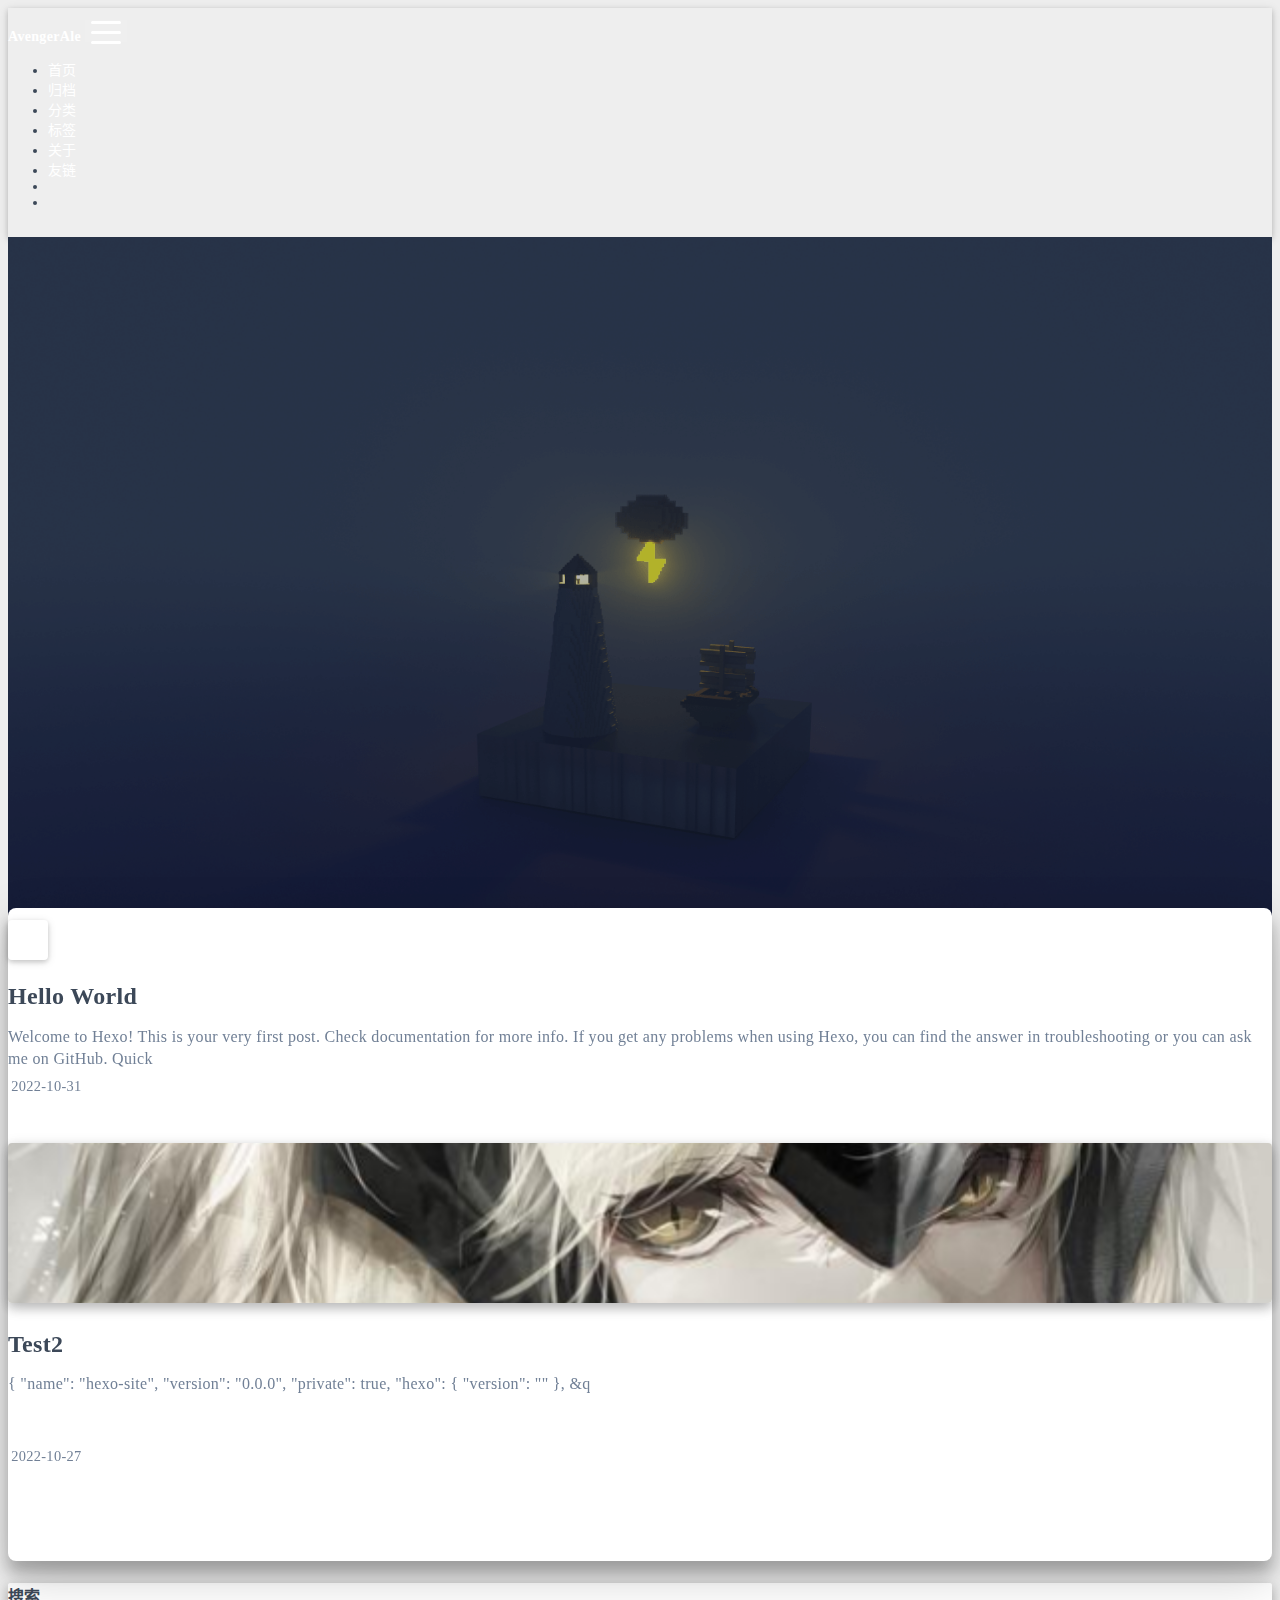
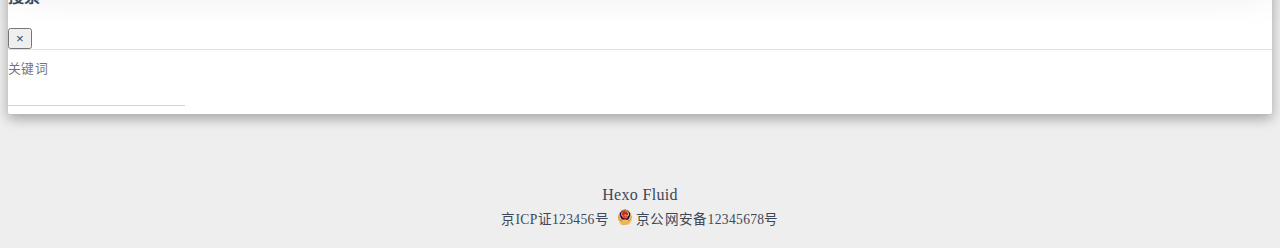
==== commit 7af01be3: "Site updated: 2022-10-31 16:22:40" ====
--- a/index.html
+++ b/index.html
@@ -262,7 +262,7 @@
     
       <div class="col-12 col-md-4 m-auto index-img">
         <a href="/2022/10/27/test1/" target="_self">
-          <img src="/img/avenger.png" srcset="/img/loading.gif" lazyload alt="Test">
+          <img src="/img/avenger.png" srcset="/img/loading.gif" lazyload alt="Test2">
         </a>
       </div>
     
@@ -270,14 +270,14 @@
       <h1 class="index-header">
         
         <a href="/2022/10/27/test1/" target="_self">
-          Test
+          Test2
         </a>
       </h1>
 
       
       <a class="index-excerpt " href="/2022/10/27/test1/" target="_self">
         <div>
-          File dir = new File(&quot;directoryName&quot;); String children = dir.list; if (children == ) &#123; // Either dir does not exist or is not a directory &#125; else &#123; for (int i=0; i &lt; children
+          &#123;   &quot;name&quot;: &quot;hexo-site&quot;,   &quot;version&quot;: &quot;0.0.0&quot;,   &quot;private&quot;: true,   &quot;hexo&quot;: &#123;     &quot;version&quot;: &quot;&quot;   &#125;,   &q
         </div>
       </a>
 
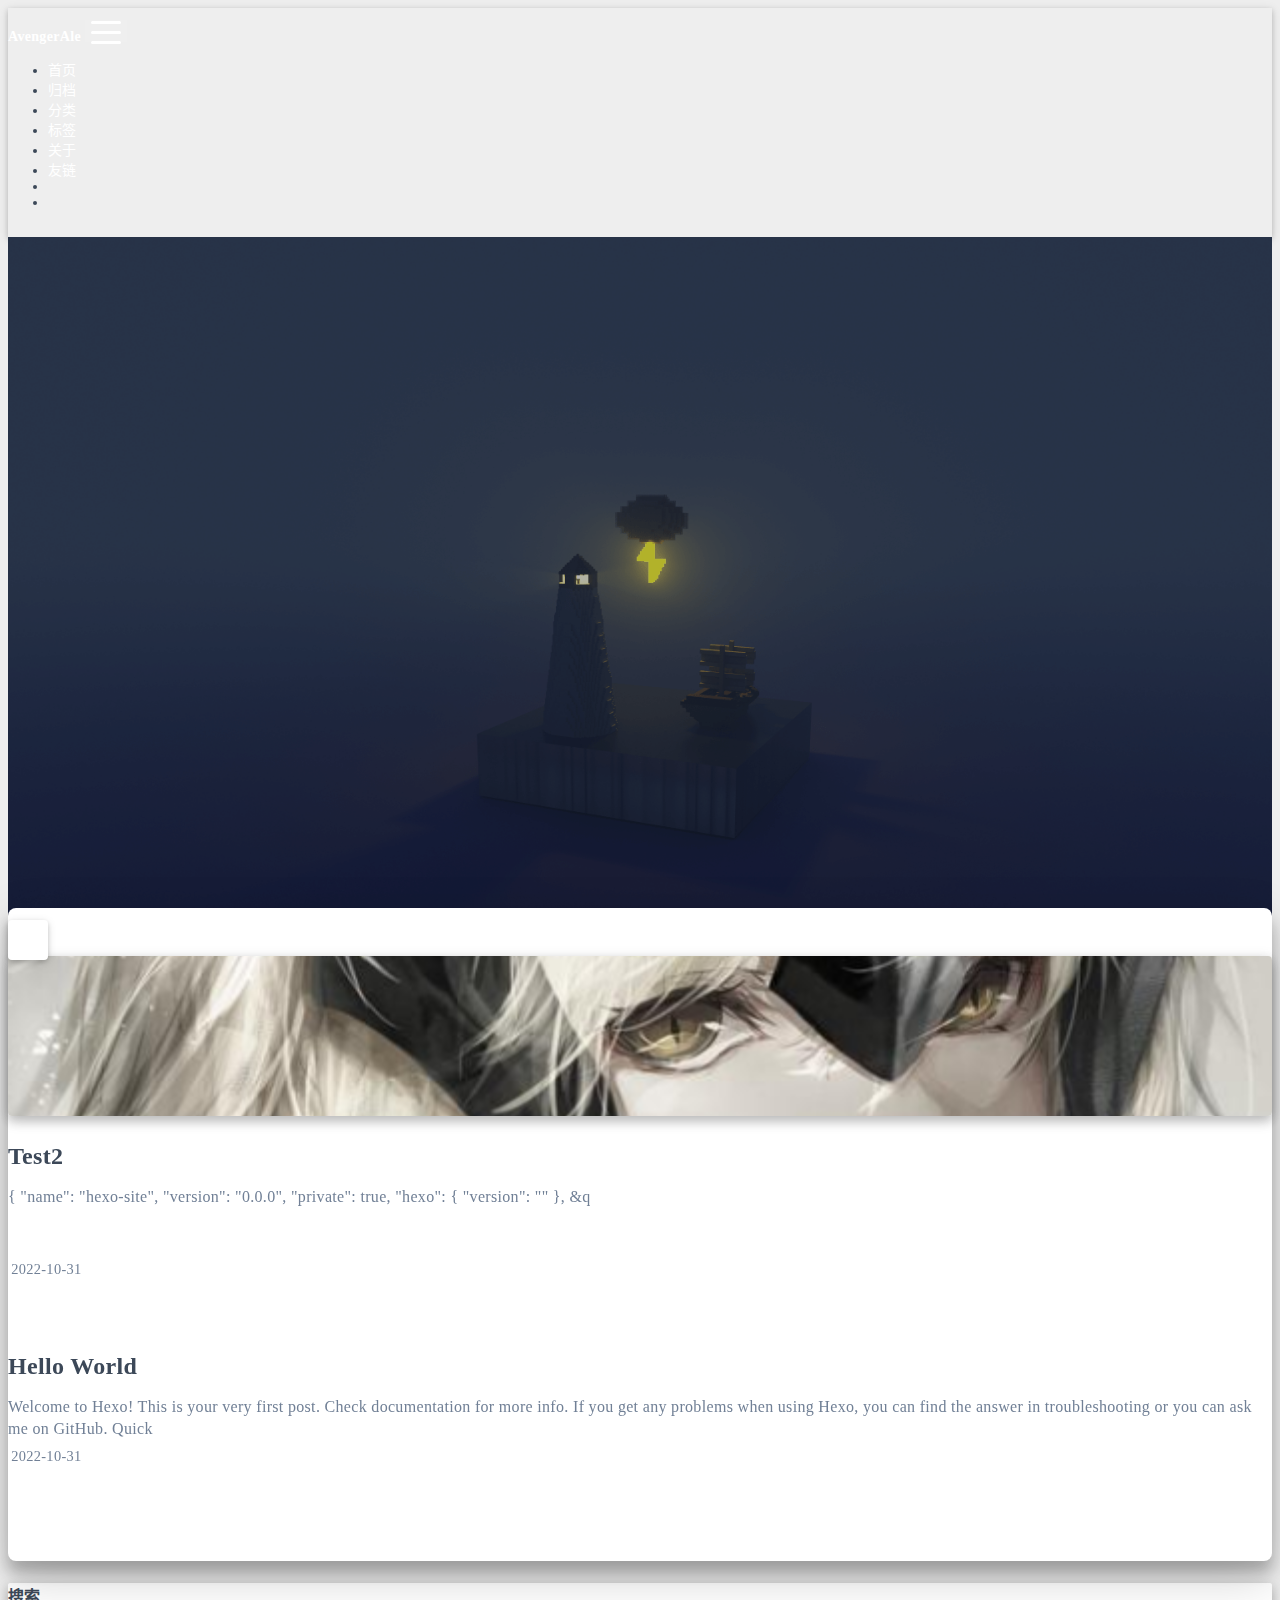
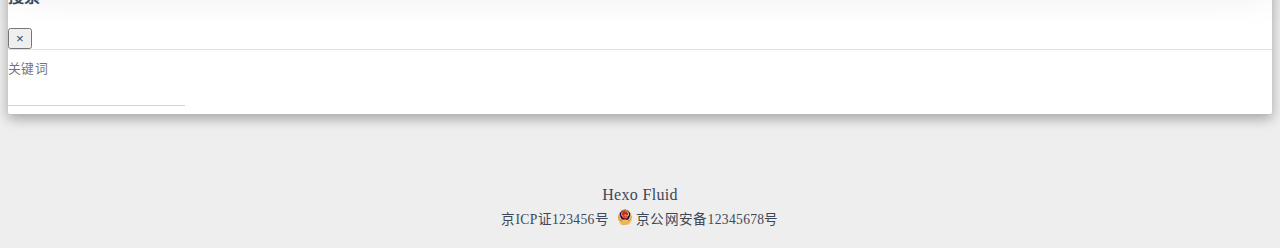
==== commit bda1f1a9: "Site updated: 2022-10-31 16:26:58" ====
--- a/index.html
+++ b/index.html
@@ -227,6 +227,45 @@
   <div class="row mx-auto index-card">
     
     
+      <div class="col-12 col-md-4 m-auto index-img">
+        <a href="/2022/10/31/test1/" target="_self">
+          <img src="/img/avenger.png" srcset="/img/loading.gif" lazyload alt="Test2">
+        </a>
+      </div>
+    
+    <article class="col-12 col-md-8 mx-auto index-info">
+      <h1 class="index-header">
+        
+        <a href="/2022/10/31/test1/" target="_self">
+          Test2
+        </a>
+      </h1>
+
+      
+      <a class="index-excerpt " href="/2022/10/31/test1/" target="_self">
+        <div>
+          &#123;   &quot;name&quot;: &quot;hexo-site&quot;,   &quot;version&quot;: &quot;0.0.0&quot;,   &quot;private&quot;: true,   &quot;hexo&quot;: &#123;     &quot;version&quot;: &quot;&quot;   &#125;,   &q
+        </div>
+      </a>
+
+      <div class="index-btm post-metas">
+        
+          <div class="post-meta mr-3">
+            <i class="iconfont icon-date"></i>
+            <time datetime="2022-10-31 16:25" pubdate>
+              2022-10-31
+            </time>
+          </div>
+        
+        
+        
+      </div>
+    </article>
+  </div>
+
+  <div class="row mx-auto index-card">
+    
+    
     <article class="col-12 col-md-12 mx-auto index-info">
       <h1 class="index-header">
         
@@ -248,45 +287,6 @@
             <i class="iconfont icon-date"></i>
             <time datetime="2022-10-31 15:48" pubdate>
               2022-10-31
-            </time>
-          </div>
-        
-        
-        
-      </div>
-    </article>
-  </div>
-
-  <div class="row mx-auto index-card">
-    
-    
-      <div class="col-12 col-md-4 m-auto index-img">
-        <a href="/2022/10/27/test1/" target="_self">
-          <img src="/img/avenger.png" srcset="/img/loading.gif" lazyload alt="Test2">
-        </a>
-      </div>
-    
-    <article class="col-12 col-md-8 mx-auto index-info">
-      <h1 class="index-header">
-        
-        <a href="/2022/10/27/test1/" target="_self">
-          Test2
-        </a>
-      </h1>
-
-      
-      <a class="index-excerpt " href="/2022/10/27/test1/" target="_self">
-        <div>
-          &#123;   &quot;name&quot;: &quot;hexo-site&quot;,   &quot;version&quot;: &quot;0.0.0&quot;,   &quot;private&quot;: true,   &quot;hexo&quot;: &#123;     &quot;version&quot;: &quot;&quot;   &#125;,   &q
-        </div>
-      </a>
-
-      <div class="index-btm post-metas">
-        
-          <div class="post-meta mr-3">
-            <i class="iconfont icon-date"></i>
-            <time datetime="2022-10-27 10:20" pubdate>
-              2022-10-27
             </time>
           </div>
         
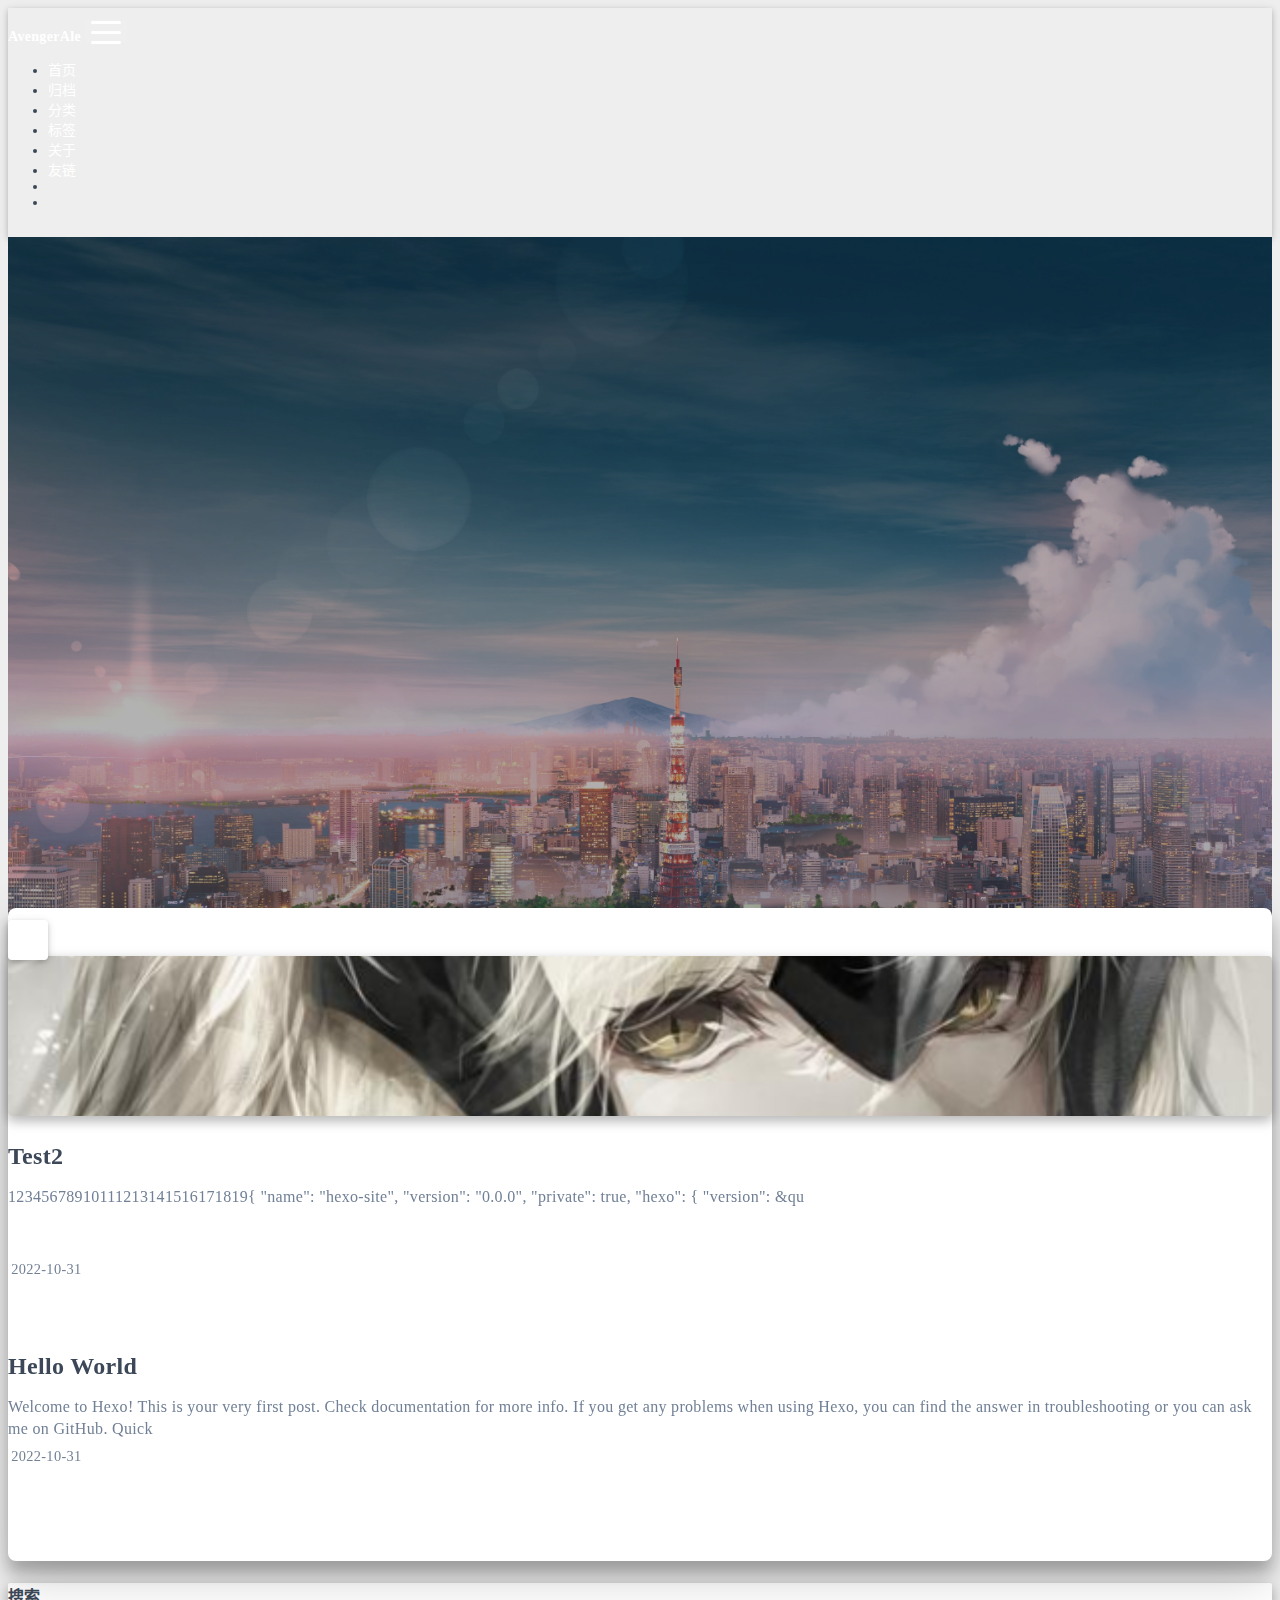
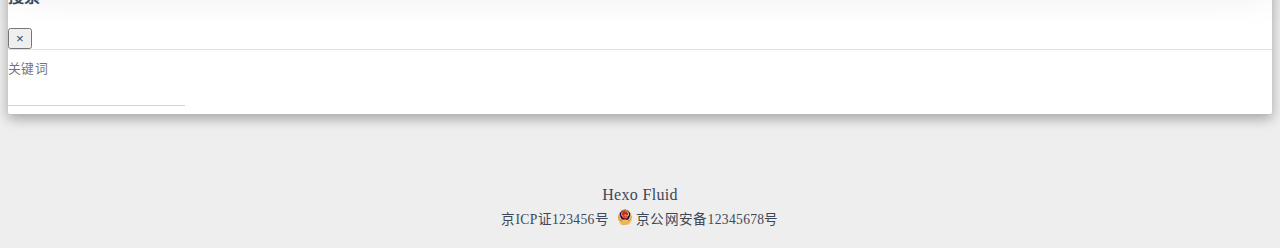
==== commit 5f3e1c8c: "Site updated: 2022-11-01 15:18:52" ====
--- a/index.html
+++ b/index.html
@@ -47,6 +47,11 @@
 <link  rel="stylesheet" href="/css/main.css" />
 
 
+  <link id="highlight-css" rel="stylesheet" href="/css/highlight.css" />
+  
+    <link id="highlight-css-dark" rel="stylesheet" href="/css/highlight-dark.css" />
+  
+
 
 
 
@@ -186,13 +191,13 @@
   
 
 <div id="banner" class="banner" parallax=true
-     style="background: url('/img/default.png') no-repeat center center; background-size: cover;">
+     style="background: url('/img/f1.jpg') no-repeat center center; background-size: cover;">
   <div class="full-bg-img">
     <div class="mask flex-center" style="background-color: rgba(0, 0, 0, 0.3)">
       <div class="banner-text text-center fade-in-up">
         <div class="h2">
           
-            <span id="subtitle" data-typed-text="如果难受，就看看天空，至少眼泪不容易流落"></span>
+            <span id="subtitle" data-typed-text="如果难受，就看看天空，至少眼泪不容易流下"></span>
           
         </div>
 
@@ -244,7 +249,7 @@
       
       <a class="index-excerpt " href="/2022/10/31/test1/" target="_self">
         <div>
-          &#123;   &quot;name&quot;: &quot;hexo-site&quot;,   &quot;version&quot;: &quot;0.0.0&quot;,   &quot;private&quot;: true,   &quot;hexo&quot;: &#123;     &quot;version&quot;: &quot;&quot;   &#125;,   &q
+          12345678910111213141516171819&#123;  &quot;name&quot;: &quot;hexo-site&quot;,  &quot;version&quot;: &quot;0.0.0&quot;,  &quot;private&quot;: true,  &quot;hexo&quot;: &#123;    &quot;version&quot;: &qu
         </div>
       </a>
 
--- a/css/main.css
+++ b/css/main.css
@@ -845,7 +845,7 @@
   --scrollbar-hover-color: #a6a6a6;
   --button-bg-color: transparent;
   --button-hover-bg-color: #f2f3f5;
-  --highlight-bg-color: #f6f8fa;
+  --highlight-bg-color: #202126;
   --inlinecode-bg-color: rgba(175,184,193,0.2);
 }
 @media (prefers-color-scheme: dark) {
@@ -870,7 +870,7 @@
     --scrollbar-hover-color: #9da8b3;
     --button-bg-color: transparent;
     --button-hover-bg-color: #46647e;
-    --highlight-bg-color: #2d333b;
+    --highlight-bg-color: #000;
     --inlinecode-bg-color: rgba(99,110,123,0.4);
   }
   :root:not([data-user-color-scheme]) img {
@@ -905,7 +905,7 @@
   --scrollbar-hover-color: #9da8b3;
   --button-bg-color: transparent;
   --button-hover-bg-color: #46647e;
-  --highlight-bg-color: #2d333b;
+  --highlight-bg-color: #000;
   --inlinecode-bg-color: rgba(99,110,123,0.4);
 }
 [data-user-color-scheme="dark"] img {
--- a/css/highlight.css
+++ b/css/highlight.css
@@ -0,0 +1,7 @@
+/*!
+  Theme: Gigavolt
+  Author: Aidan Swope (http://github.com/Whillikers)
+  License: ~ MIT (or more permissive) [via base16-schemes-source]
+  Maintainer: @highlightjs/core-team
+  Version: 2021.09.0
+*/pre code.hljs{display:block;overflow-x:auto;padding:1em}code.hljs{padding:3px 5px}.hljs{color:#e9e7e1;background:#202126}.hljs ::selection,.hljs::selection{background-color:#5a576e;color:#e9e7e1}.hljs-comment{color:#a1d2e6}.hljs-tag{color:#cad3ff}.hljs-operator,.hljs-punctuation,.hljs-subst{color:#e9e7e1}.hljs-operator{opacity:.7}.hljs-bullet,.hljs-deletion,.hljs-name,.hljs-selector-tag,.hljs-template-variable,.hljs-variable{color:#ff661a}.hljs-attr,.hljs-link,.hljs-literal,.hljs-number,.hljs-symbol,.hljs-variable.constant_{color:#19f988}.hljs-class .hljs-title,.hljs-title,.hljs-title.class_{color:#ffdc2d}.hljs-strong{font-weight:700;color:#ffdc2d}.hljs-addition,.hljs-code,.hljs-string,.hljs-title.class_.inherited__{color:#f2e6a9}.hljs-built_in,.hljs-doctag,.hljs-keyword.hljs-atrule,.hljs-quote,.hljs-regexp{color:#fb6acb}.hljs-attribute,.hljs-function .hljs-title,.hljs-section,.hljs-title.function_,.ruby .hljs-property{color:#40bfff}.diff .hljs-meta,.hljs-keyword,.hljs-template-tag,.hljs-type{color:#ae94f9}.hljs-emphasis{color:#ae94f9;font-style:italic}.hljs-meta,.hljs-meta .hljs-keyword,.hljs-meta .hljs-string{color:#6187ff}.hljs-meta .hljs-keyword,.hljs-meta-keyword{font-weight:700}
--- a/css/highlight-dark.css
+++ b/css/highlight-dark.css
@@ -0,0 +1,7 @@
+pre code.hljs{display:block;overflow-x:auto;padding:1em}code.hljs{padding:3px 5px}/*!
+    Theme: devibeans (dark)
+    Author: @terminaldweller
+    Maintainer: @terminaldweller
+
+    Inspired by vim's jellybeans theme (https://github.com/nanotech/jellybeans.vim)
+*/.hljs{background:#000;color:#a39e9b}.hljs-attr,.hljs-template-tag{color:#8787d7}.hljs-comment,.hljs-doctag,.hljs-quote{color:#396}.hljs-params{color:#a39e9b}.hljs-regexp{color:#d700ff}.hljs-literal,.hljs-number,.hljs-selector-id,.hljs-tag{color:#ef5350}.hljs-meta,.hljs-meta .hljs-keyword{color:#0087ff}.hljs-code,.hljs-formula,.hljs-keyword,.hljs-link,.hljs-selector-attr,.hljs-selector-class,.hljs-selector-pseudo,.hljs-template-variable,.hljs-variable{color:#64b5f6}.hljs-built_in,.hljs-deletion,.hljs-title{color:#ff8700}.hljs-attribute,.hljs-function,.hljs-name,.hljs-property,.hljs-section,.hljs-type{color:#ffd75f}.hljs-addition,.hljs-bullet,.hljs-meta .hljs-string,.hljs-string,.hljs-subst,.hljs-symbol{color:#558b2f}.hljs-selector-tag{color:#96f}.hljs-emphasis{font-style:italic}.hljs-strong{font-weight:700}
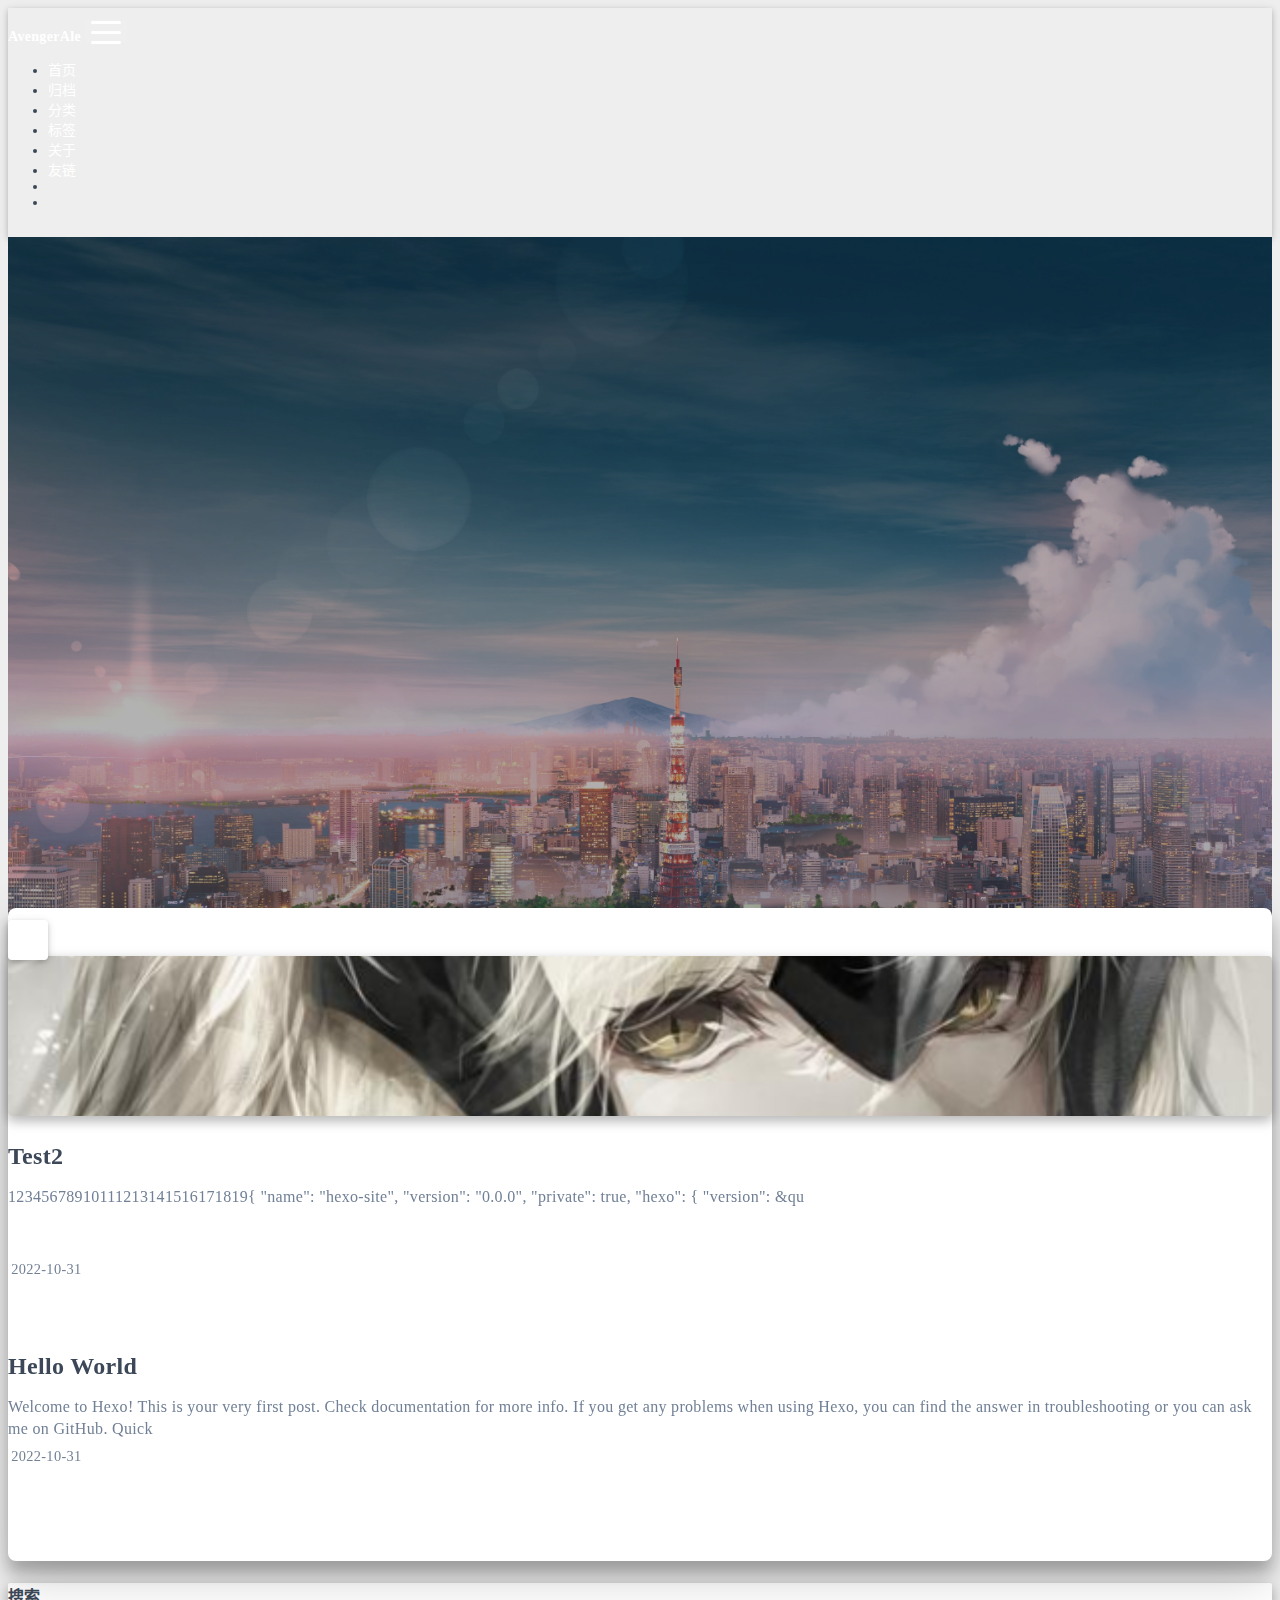
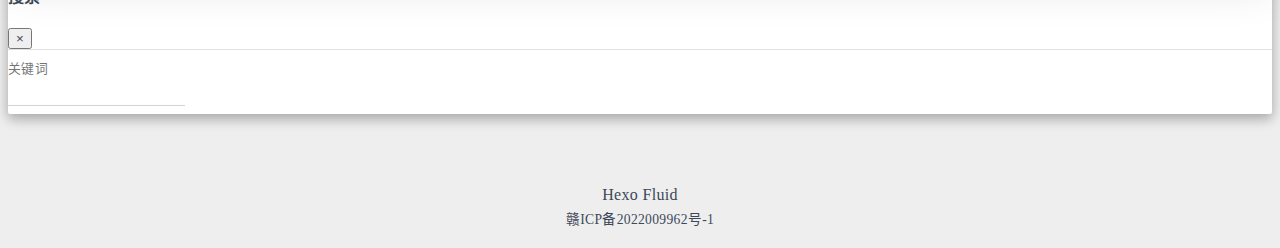
==== commit de5490b1: "Site updated: 2022-11-09 20:16:52" ====
--- a/index.html
+++ b/index.html
@@ -358,26 +358,9 @@
     <div class="beian">
   <span>
     <a href="http://beian.miit.gov.cn/" target="_blank" rel="nofollow noopener">
-      京ICP证123456号
+      赣ICP备2022009962号-1
     </a>
   </span>
-  
-    
-      <span>
-        <a
-          href="http://www.beian.gov.cn/portal/registerSystemInfo?recordcode=12345678"
-          rel="nofollow noopener"
-          class="beian-police"
-          target="_blank"
-        >
-          
-            <span style="visibility: hidden; width: 0">|</span>
-            <img src="/img/police_beian.png" srcset="/img/loading.gif" lazyload alt="police-icon"/>
-          
-          <span>京公网安备12345678号</span>
-        </a>
-      </span>
-    
   
 </div>
 
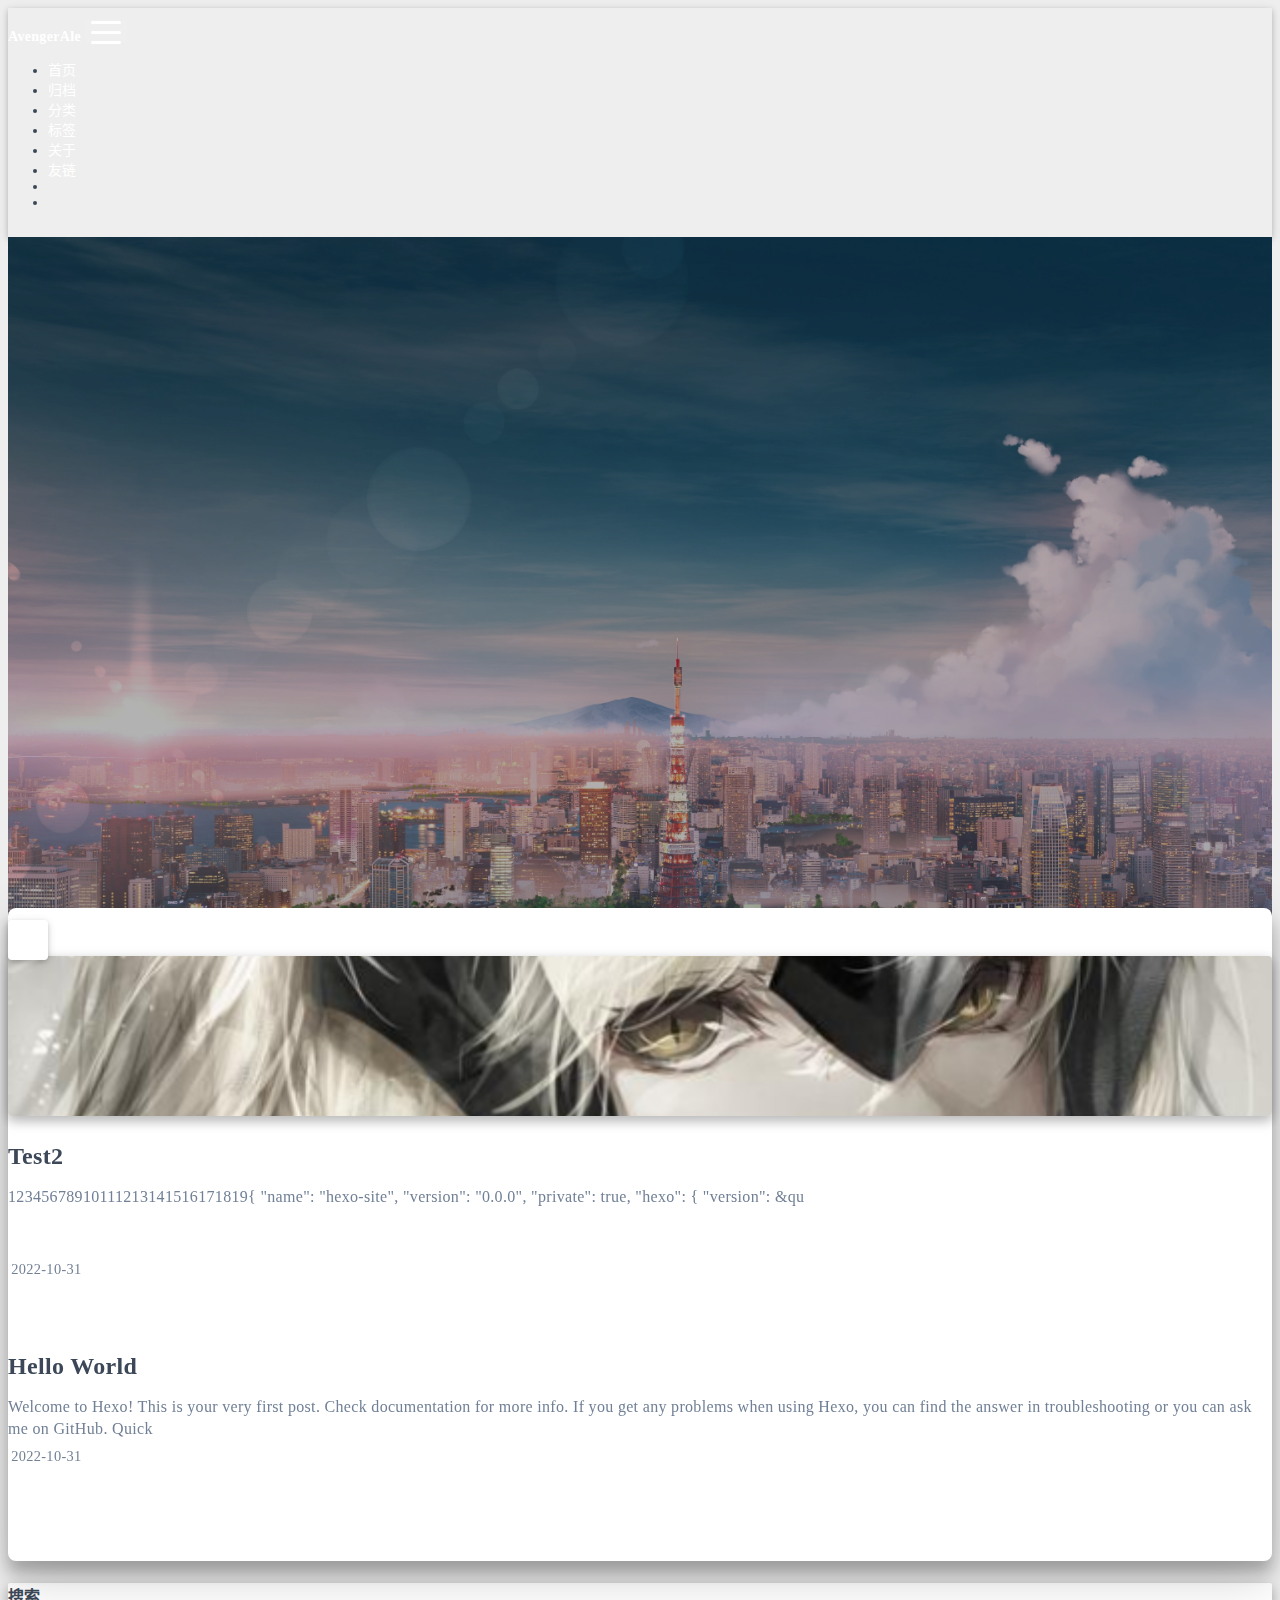
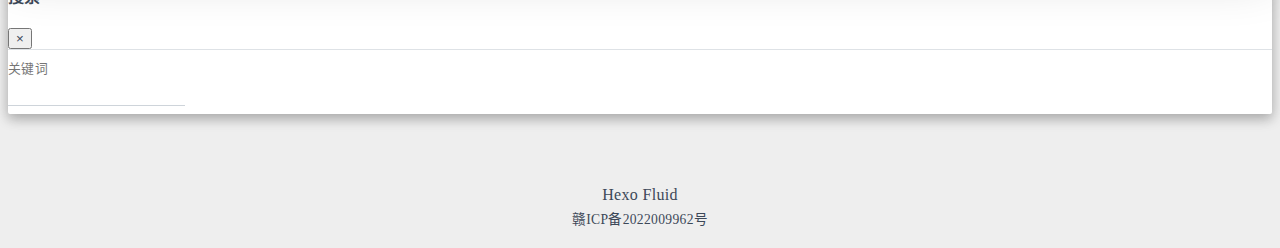
==== commit 12ae875f: "Site updated: 2022-11-10 14:52:13" ====
--- a/index.html
+++ b/index.html
@@ -358,7 +358,7 @@
     <div class="beian">
   <span>
     <a href="http://beian.miit.gov.cn/" target="_blank" rel="nofollow noopener">
-      赣ICP备2022009962号-1
+      赣ICP备2022009962号
     </a>
   </span>
   
